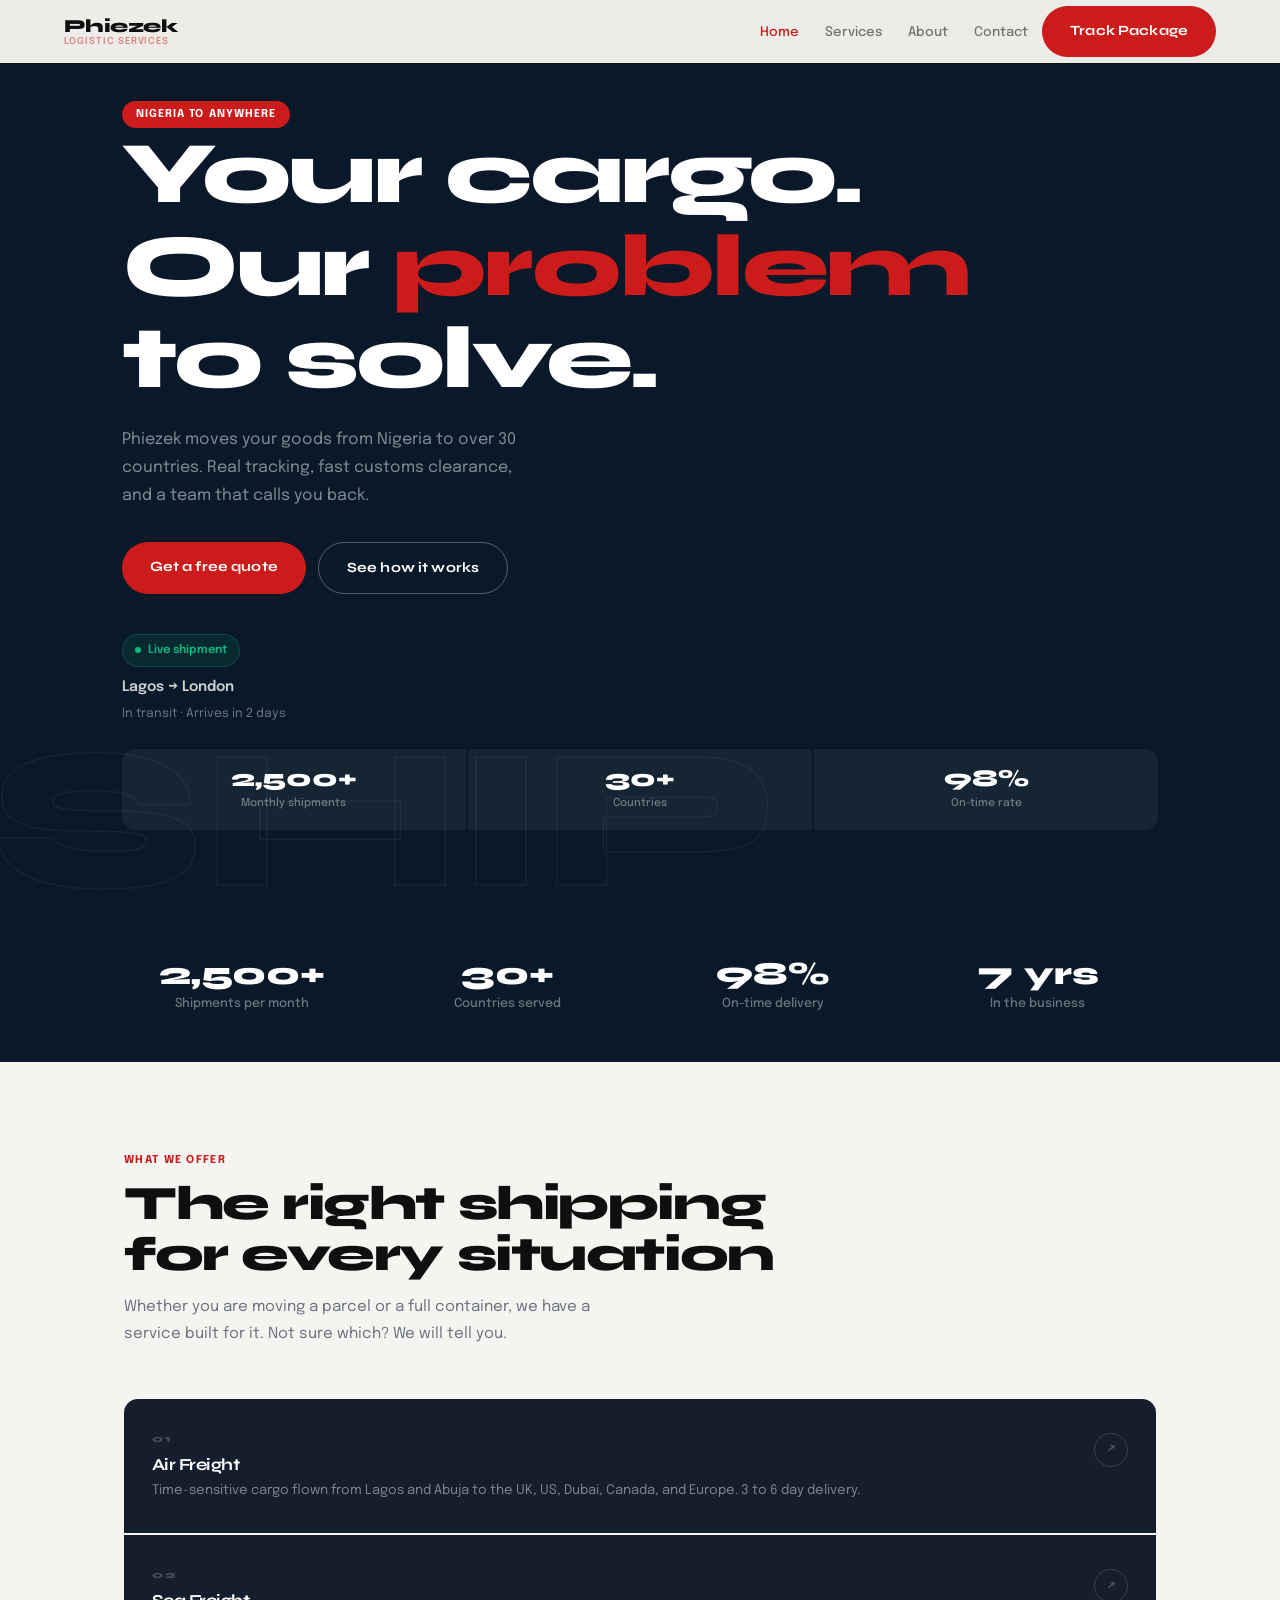
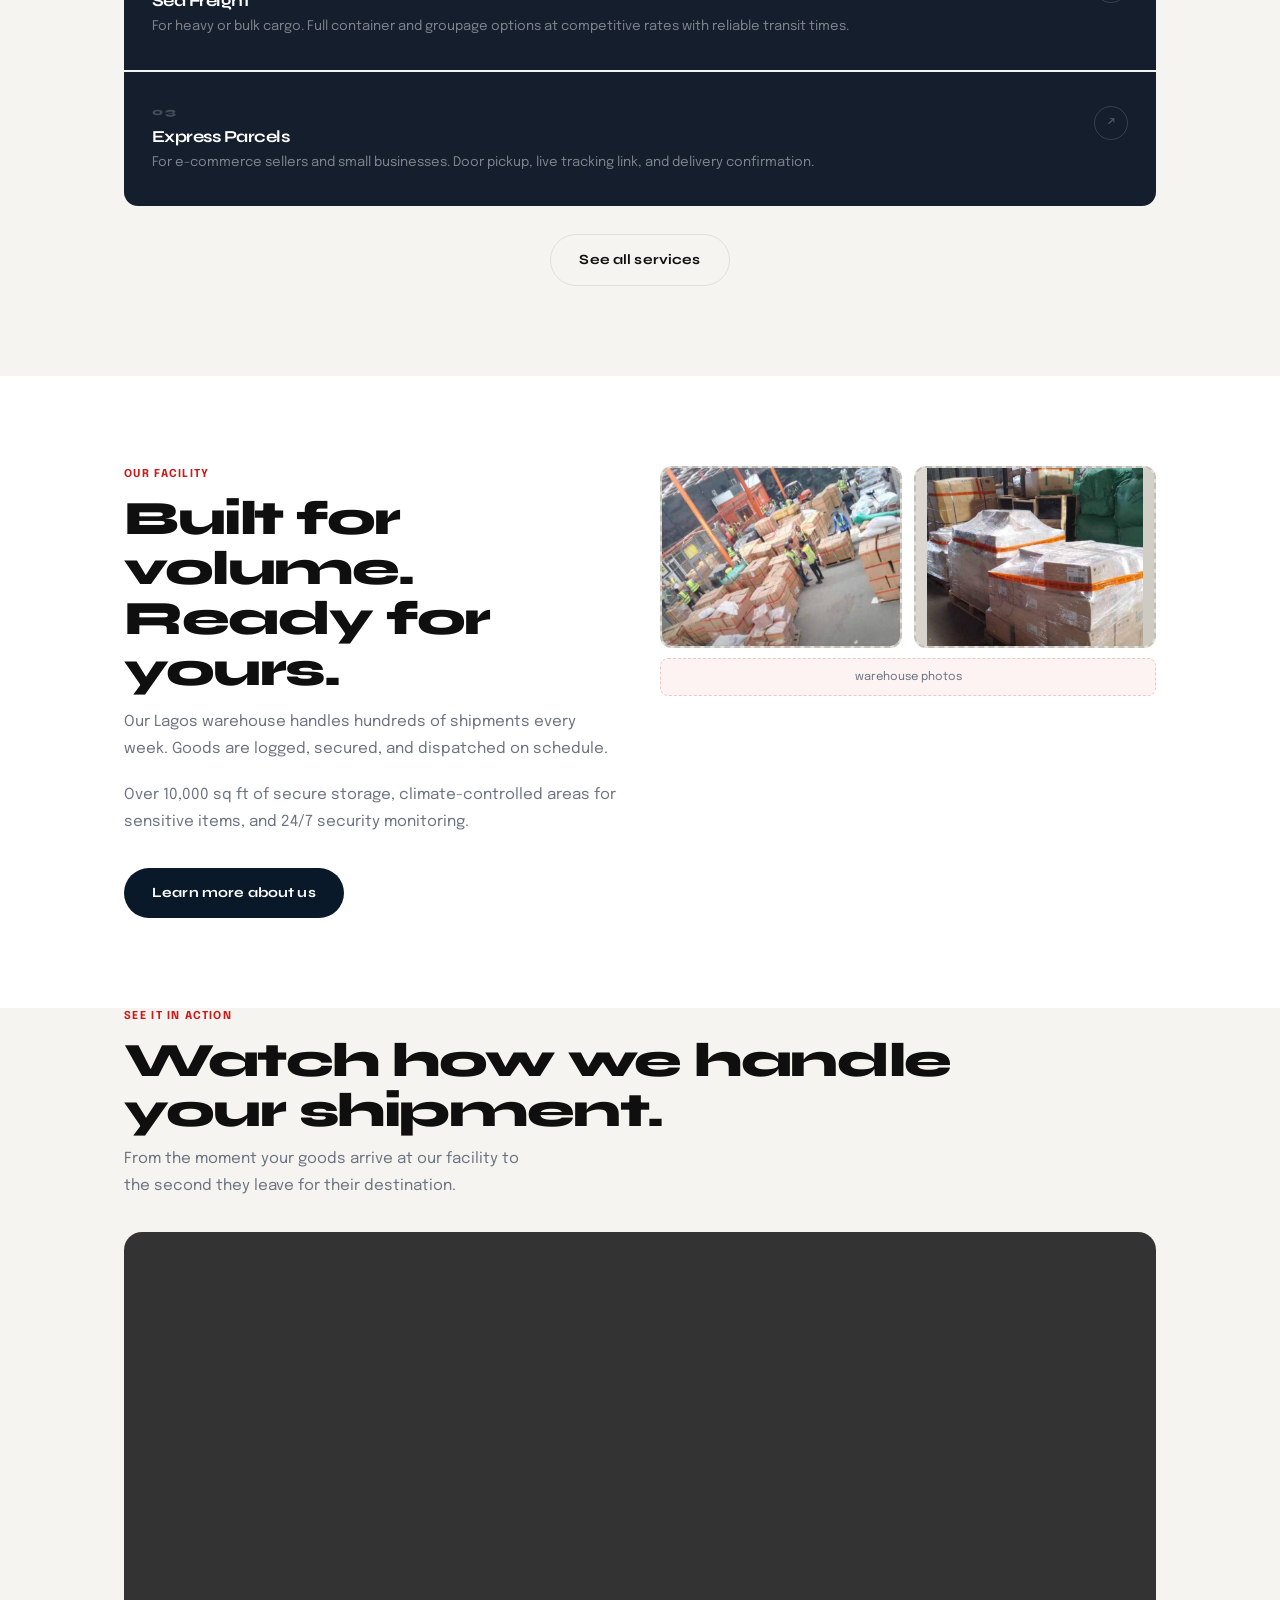
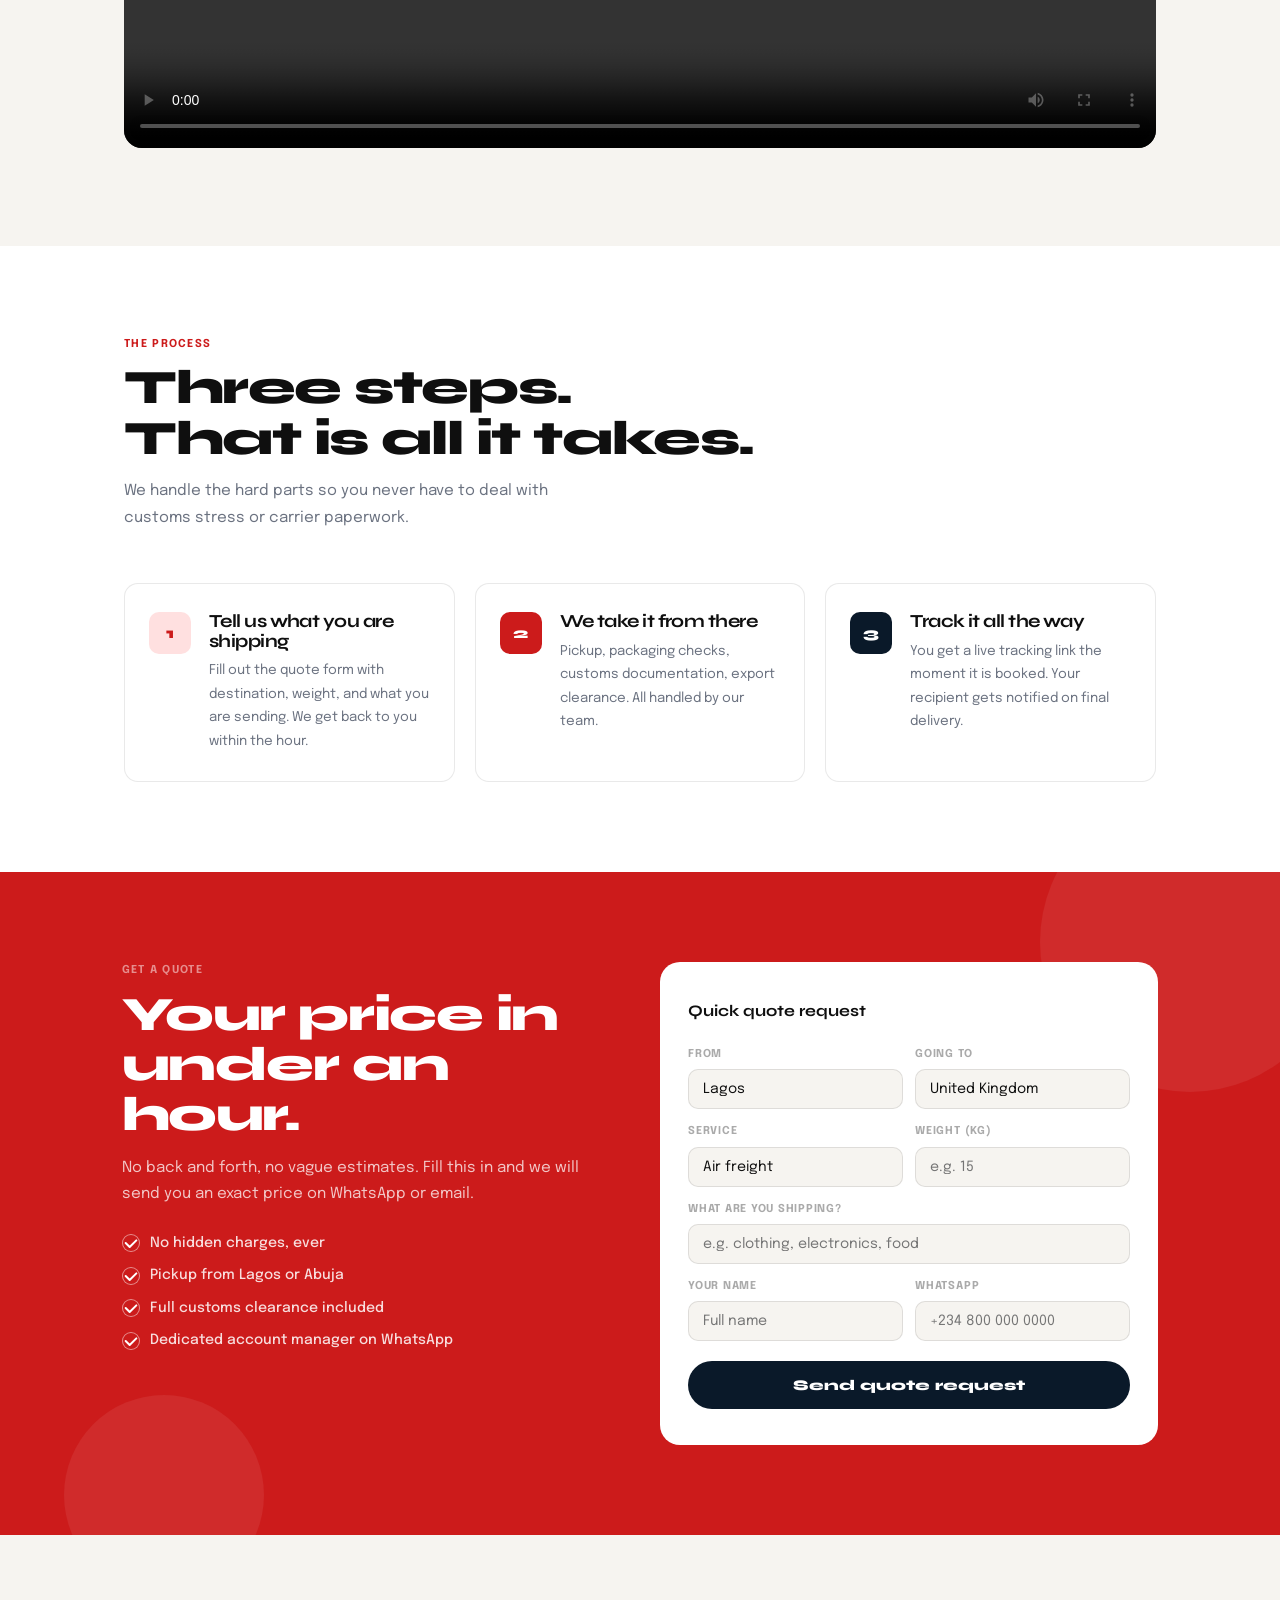
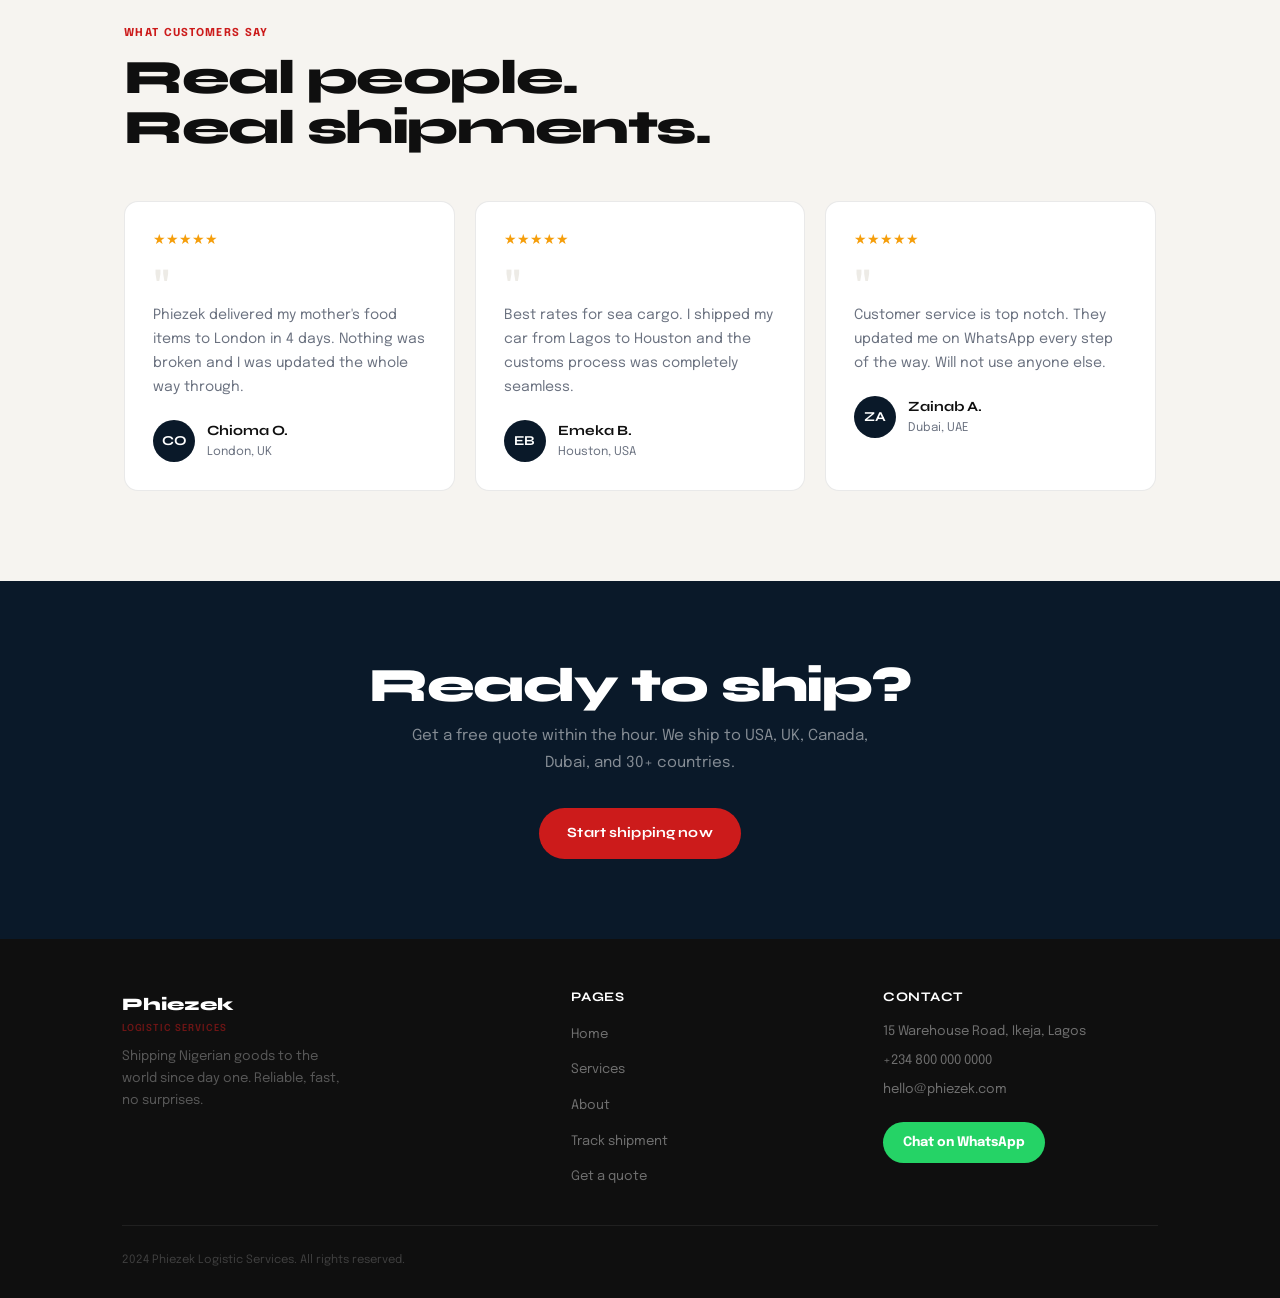
==== index.html @ d0eb031b "first commit" ====
<!DOCTYPE html>
<html lang="en">
<head>
<meta charset="UTF-8">
<meta name="viewport" content="width=device-width, initial-scale=1.0">
<title>Phiezek Logistics | Shipping From Nigeria to the World</title>
<link href="https://fonts.googleapis.com/css2?family=Syne:wght@700;800&family=Epilogue:wght@300;400;500;600&display=swap" rel="stylesheet">
<link rel="stylesheet" href="css/style.css">
</head>
<body>

<nav class="navbar">
  <a href="index.html" class="logo">Phiezek <span>Logistic Services</span></a>
  <div class="nav-right">
    <ul class="nav-links">
      <li><a href="index.html">Home</a></li>
      <li><a href="services.html">Services</a></li>
      <li><a href="about.html">About</a></li>
      <li><a href="contact.html">Contact</a></li>
    </ul>
    <a href="track.html" class="btn btn-red">Track Package</a>
    <button class="hamburger">&#9776;</button>
  </div>
</nav>

<!-- HERO -->
<header class="hero">
  <div class="hero-bg-word">SHIP</div>
  <div class="container">
    <div class="hero-content">
      <div class="hero-tag">Nigeria to anywhere</div>
      <h1>Your cargo.<br>Our <span class="accent">problem</span><br>to solve.</h1>
      <p class="hero-sub">Phiezek moves your goods from Nigeria to over 30 countries. Real tracking, fast customs clearance, and a team that calls you back.</p>
      <div class="hero-actions">
        <a href="contact.html" class="btn btn-red">Get a free quote</a>
        <a href="#how" class="btn btn-outline-white">See how it works</a>
      </div>
    </div>
    <div style="margin-top:40px;position:relative;z-index:1;">
      <div class="live-pill"><span class="live-dot"></span> Live shipment</div>
      <p style="color:rgba(255,255,255,.8);font-weight:600;font-size:.9rem;margin-bottom:3px;">Lagos &rarr; London</p>
      <p style="color:rgba(255,255,255,.4);font-size:.78rem;margin-bottom:24px;">In transit &middot; Arrives in 2 days</p>
      <div class="hero-stats">
        <div class="hstat"><div class="hstat-num">2,500+</div><div class="hstat-label">Monthly shipments</div></div>
        <div class="hstat"><div class="hstat-num">30+</div><div class="hstat-label">Countries</div></div>
        <div class="hstat"><div class="hstat-num">98%</div><div class="hstat-label">On-time rate</div></div>
      </div>
    </div>
  </div>
</header>

<!-- STATS BAR -->
<div class="stats-bar">
  <div class="container">
    <div class="stats-grid">
      <div><div class="stat-num">2,500+</div><div class="stat-label">Shipments per month</div></div>
      <div><div class="stat-num">30+</div><div class="stat-label">Countries served</div></div>
      <div><div class="stat-num">98%</div><div class="stat-label">On-time delivery</div></div>
      <div><div class="stat-num">7 yrs</div><div class="stat-label">In the business</div></div>
    </div>
  </div>
</div>

<!-- SERVICES -->
<section class="section-pad bg-off">
  <div class="container">
    <span class="eyebrow">What we offer</span>
    <h2>The right shipping<br>for every situation</h2>
    <p class="section-intro">Whether you are moving a parcel or a full container, we have a service built for it. Not sure which? We will tell you.</p>
    <div class="svc-stack reveal">
      <div class="svc">
        <div>
          <div class="svc-num">01</div>
          <h3>Air Freight</h3>
          <p>Time-sensitive cargo flown from Lagos and Abuja to the UK, US, Dubai, Canada, and Europe. 3 to 6 day delivery.</p>
        </div>
        <div class="svc-arrow">&#8599;</div>
      </div>
      <div class="svc">
        <div>
          <div class="svc-num">02</div>
          <h3>Sea Freight</h3>
          <p>For heavy or bulk cargo. Full container and groupage options at competitive rates with reliable transit times.</p>
        </div>
        <div class="svc-arrow">&#8599;</div>
      </div>
      <div class="svc">
        <div>
          <div class="svc-num">03</div>
          <h3>Express Parcels</h3>
          <p>For e-commerce sellers and small businesses. Door pickup, live tracking link, and delivery confirmation.</p>
        </div>
        <div class="svc-arrow">&#8599;</div>
      </div>
    </div>
    <div style="margin-top:28px;text-align:center;">
      <a href="services.html" class="btn btn-outline-ink">See all services</a>
    </div>
  </div>
</section>

<!-- FACILITY -->
<section class="section-pad bg-white">
  <div class="container">
    <div class="grid-2">
      <div>
        <span class="eyebrow">Our facility</span>
        <h2>Built for volume.<br>Ready for yours.</h2>
        <p style="margin-bottom:20px;">Our Lagos warehouse handles hundreds of shipments every week. Goods are logged, secured, and dispatched on schedule.</p>
        <p style="margin-bottom:32px;">Over 10,000 sq ft of secure storage, climate-controlled areas for sensitive items, and 24/7 security monitoring.</p>
        <a href="about.html" class="btn btn-navy">Learn more about us</a>
      </div>
      <div class="reveal">
        <div class="photo-grid">
          <div class="photo-ph">
            <div class="photo-ph-icon"><svg viewBox="0 0 24 24"><rect x="3" y="3" width="18" height="18" rx="2"/><circle cx="8.5" cy="8.5" r="1.5"/><polyline points="21 15 16 10 5 21"/></svg></div>
            <div class="photo-ph-label">
              <div style="width:100%; height:280px; border-radius:12px; overflow:hidden;">
                <img src="images/img 3.jpeg" alt="Phiezek warehouse" style="width:100%; height:100%; object-fit:cover; display:block;">
              </div>
            </div>
          </div>
          <div class="photo-ph">
            <div class="photo-ph-icon"><svg viewBox="0 0 24 24"><rect x="3" y="3" width="18" height="18" rx="2"/><circle cx="8.5" cy="8.5" r="1.5"/><polyline points="21 15 16 10 5 21"/></svg></div>
            <div class="photo-ph-label">
              <div style="width:100%; height:280px; border-radius:12px; overflow:hidden;">
               <img src="images/img 1.jpeg" alt="Phiezek warehouse" style="width:100%; height:100%; object-fit:cover; display:block;">
             </div>
            </div>
          </div>
        </div>
        <p class="replace-hint">warehouse photos</p>
      </div>
    </div>
  </div>
</section>

<!-- VIDEO -->
<section class="section-pad bg-off" style="padding-top:0;">
  <div class="container">
    <span class="eyebrow">See it in action</span>
    <h2 style="margin-bottom:10px;">Watch how we handle<br>your shipment.</h2>
    <p style="margin-bottom:32px;max-width:420px;">From the moment your goods arrive at our facility to the second they leave for their destination.</p>
   <video controls width="100%" style="border-radius:18px;">
  <source src="images/vid 1.mp4" type="video/mp4">
  </video>
  </div>
</section>

<!-- HOW IT WORKS -->
<section id="how" class="section-pad bg-white">
  <div class="container">
    <span class="eyebrow">The process</span>
    <h2>Three steps.<br>That is all it takes.</h2>
    <p class="section-intro">We handle the hard parts so you never have to deal with customs stress or carrier paperwork.</p>
    <div class="grid-3">
      <div class="step reveal">
        <div class="step-badge">1</div>
        <div>
          <h3>Tell us what you are shipping</h3>
          <p>Fill out the quote form with destination, weight, and what you are sending. We get back to you within the hour.</p>
        </div>
      </div>
      <div class="step reveal">
        <div class="step-badge">2</div>
        <div>
          <h3>We take it from there</h3>
          <p>Pickup, packaging checks, customs documentation, export clearance. All handled by our team.</p>
        </div>
      </div>
      <div class="step reveal">
        <div class="step-badge">3</div>
        <div>
          <h3>Track it all the way</h3>
          <p>You get a live tracking link the moment it is booked. Your recipient gets notified on final delivery.</p>
        </div>
      </div>
    </div>
  </div>
</section>

<!-- QUOTE -->
<section class="quote-section">
  <div class="quote-circle qc1"></div>
  <div class="quote-circle qc2"></div>
  <div class="container">
    <div class="grid-2">
      <div>
        <span class="eyebrow" style="color:rgba(255,255,255,.5);">Get a quote</span>
        <h2>Your price in under an hour.</h2>
        <p>No back and forth, no vague estimates. Fill this in and we will send you an exact price on WhatsApp or email.</p>
        <ul class="promise-list">
          <li>No hidden charges, ever</li>
          <li>Pickup from Lagos or Abuja</li>
          <li>Full customs clearance included</li>
          <li>Dedicated account manager on WhatsApp</li>
        </ul>
      </div>
      <div class="form-card reveal">
        <div class="form-title">Quick quote request</div>
        <form id="quoteForm">
          <div class="form-row">
            <div class="fg"><label>From</label><select><option>Lagos</option><option>Abuja</option><option>Port Harcourt</option><option>Kano</option></select></div>
            <div class="fg"><label>Going to</label><select><option>United Kingdom</option><option>United States</option><option>Canada</option><option>Germany</option><option>UAE / Dubai</option><option>China</option><option>Australia</option><option>Other</option></select></div>
          </div>
          <div class="form-row">
            <div class="fg"><label>Service</label><select><option>Air freight</option><option>Sea freight</option><option>Express parcel</option></select></div>
            <div class="fg"><label>Weight (kg)</label><input type="number" placeholder="e.g. 15"></div>
          </div>
          <div class="fg"><label>What are you shipping?</label><input type="text" placeholder="e.g. clothing, electronics, food"></div>
          <div class="form-row">
            <div class="fg"><label>Your name</label><input type="text" placeholder="Full name"></div>
            <div class="fg"><label>WhatsApp</label><input type="tel" placeholder="+234 800 000 0000"></div>
          </div>
          <button type="submit" class="form-submit">Send quote request</button>
        </form>
      </div>
    </div>
  </div>
</section>

<!-- TESTIMONIALS -->
<section class="section-pad bg-off">
  <div class="container">
    <span class="eyebrow">What customers say</span>
    <h2 style="margin-bottom:48px;">Real people.<br>Real shipments.</h2>
    <div class="grid-3">
      <div class="testi-card reveal">
        <div class="testi-stars">&#9733;&#9733;&#9733;&#9733;&#9733;</div>
        <div class="quote-mark">"</div>
        <p class="testi-text">Phiezek delivered my mother's food items to London in 4 days. Nothing was broken and I was updated the whole way through.</p>
        <div class="testi-author">
          <div class="testi-avatar">CO</div>
          <div><div class="testi-name">Chioma O.</div><div class="testi-role">London, UK</div></div>
        </div>
      </div>
      <div class="testi-card reveal">
        <div class="testi-stars">&#9733;&#9733;&#9733;&#9733;&#9733;</div>
        <div class="quote-mark">"</div>
        <p class="testi-text">Best rates for sea cargo. I shipped my car from Lagos to Houston and the customs process was completely seamless.</p>
        <div class="testi-author">
          <div class="testi-avatar">EB</div>
          <div><div class="testi-name">Emeka B.</div><div class="testi-role">Houston, USA</div></div>
        </div>
      </div>
      <div class="testi-card reveal">
        <div class="testi-stars">&#9733;&#9733;&#9733;&#9733;&#9733;</div>
        <div class="quote-mark">"</div>
        <p class="testi-text">Customer service is top notch. They updated me on WhatsApp every step of the way. Will not use anyone else.</p>
        <div class="testi-author">
          <div class="testi-avatar">ZA</div>
          <div><div class="testi-name">Zainab A.</div><div class="testi-role">Dubai, UAE</div></div>
        </div>
      </div>
    </div>
  </div>
</section>

<!-- CTA -->
<div class="cta-band">
  <div class="container">
    <h2>Ready to ship?</h2>
    <p>Get a free quote within the hour. We ship to USA, UK, Canada, Dubai, and 30+ countries.</p>
    <a href="contact.html" class="btn btn-red">Start shipping now</a>
  </div>
</div>

<!-- FOOTER -->
<footer>
  <div class="container">
    <div class="footer-top">
      <div>
        <a href="index.html" class="footer-logo">Phiezek <span>Logistic Services</span></a>
        <p class="desc">Shipping Nigerian goods to the world since day one. Reliable, fast, no surprises.</p>
      </div>
      <div class="footer-col">
        <h4>Pages</h4>
        <ul>
          <li><a href="index.html">Home</a></li>
          <li><a href="services.html">Services</a></li>
          <li><a href="about.html">About</a></li>
          <li><a href="track.html">Track shipment</a></li>
          <li><a href="contact.html">Get a quote</a></li>
        </ul>
      </div>
      <div class="footer-col">
        <h4>Contact</h4>
        <p>15 Warehouse Road, Ikeja, Lagos</p>
        <p>+234 800 000 0000</p>
        <p>hello@phiezek.com</p>
        <a href="https://wa.me/2348000000000" class="whatsapp-btn" style="margin-top:14px;">Chat on WhatsApp</a>
      </div>
    </div>
    <div class="footer-bottom">
      <p>2024 Phiezek Logistic Services. All rights reserved.</p>
    </div>
  </div>
</footer>

<script src="js/script.js"></script>
</body>
</html>
---- css/style.css ----
@import url('https://fonts.googleapis.com/css2?family=Syne:wght@700;800&family=Epilogue:wght@300;400;500;600&display=swap');

/* =========================================
   TOKENS
   ========================================= */
:root {
  --red: #CC1B1B;
  --red-dark: #A81515;
  --navy: #0A1929;
  --navy-mid: #112240;
  --white: #FFFFFF;
  --off: #F6F4F0;
  --ink: #0F0F0F;
  --muted: #6B7280;
  --border: rgba(15,15,15,.09);
  --success: #10B981;
  --radius: 14px;
  --shadow: 0 8px 32px -8px rgba(10,25,41,.12);
}

/* =========================================
   RESET & BASE
   ========================================= */
*, *::before, *::after { box-sizing: border-box; margin: 0; padding: 0; }
html { scroll-behavior: smooth; }
body { font-family: 'Epilogue', sans-serif; background: var(--off); color: var(--ink); overflow-x: hidden; line-height: 1.6; }

/* =========================================
   TYPOGRAPHY
   ========================================= */
h1, h2, h3, h4 { font-family: 'Syne', sans-serif; letter-spacing: -.03em; line-height: 1.05; }
h1 { font-size: clamp(2.8rem, 10vw, 5.5rem); font-weight: 800; }
h2 { font-size: clamp(1.9rem, 5vw, 3rem); font-weight: 800; margin-bottom: 14px; }
h3 { font-size: 1.15rem; font-weight: 700; margin-bottom: 8px; }
p { font-size: .95rem; color: var(--muted); line-height: 1.75; }
a { text-decoration: none; }

.accent { color: var(--red); }
.container { max-width: 1160px; margin: 0 auto; padding: 0 5%; width: 100%; }
.section-pad { padding: 90px 0; }
.bg-off { background: var(--off); }
.bg-navy { background: var(--navy); }
.bg-white { background: var(--white); }
.text-center { text-align: center; }

.eyebrow {
  font-size: .68rem; font-weight: 700; letter-spacing: .12em;
  text-transform: uppercase; color: var(--red); margin-bottom: 10px; display: block;
}

.section-intro {
  font-size: .95rem; color: var(--muted); line-height: 1.75;
  max-width: 480px; margin-bottom: 52px;
}

/* =========================================
   BUTTONS
   ========================================= */
.btn {
  display: inline-block; padding: 14px 28px; border-radius: 100px;
  font-family: 'Syne', sans-serif; font-size: .88rem; font-weight: 700;
  letter-spacing: .01em; transition: background .2s, transform .15s, color .2s;
  cursor: pointer; border: none;
}
.btn-red { background: var(--red); color: var(--white); }
.btn-red:hover { background: var(--red-dark); transform: translateY(-2px); }
.btn-navy { background: var(--navy); color: var(--white); }
.btn-navy:hover { background: var(--ink); transform: translateY(-2px); }
.btn-outline-white { border: 1.5px solid rgba(255,255,255,.3); color: var(--white); background: transparent; }
.btn-outline-white:hover { border-color: var(--white); background: rgba(255,255,255,.08); }
.btn-outline-ink { border: 1.5px solid var(--border); color: var(--ink); background: transparent; }
.btn-outline-ink:hover { border-color: var(--red); color: var(--red); }

/* =========================================
   NAVBAR
   ========================================= */
.navbar {
  position: fixed; top: 0; left: 0; right: 0; z-index: 100;
  height: 64px; padding: 0 5%;
  display: flex; align-items: center; justify-content: space-between;
  background: rgba(246,244,240,.97); backdrop-filter: blur(12px);
  border-bottom: 1.5px solid var(--ink);
}

.logo {
  font-family: 'Syne', sans-serif; font-weight: 800; font-size: 1.15rem;
  color: var(--ink); letter-spacing: -.03em; line-height: 1.1;
}
.logo span { color: var(--red); display: block; font-family: 'Epilogue', sans-serif; font-size: .6rem; font-weight: 600; letter-spacing: .1em; text-transform: uppercase; opacity: .5; }

.nav-right { display: flex; align-items: center; gap: 14px; }

.nav-links { display: none; gap: 26px; list-style: none; align-items: center; }
.nav-links a { font-size: .83rem; font-weight: 500; color: var(--ink); opacity: .55; transition: opacity .2s; }
.nav-links a:hover, .nav-links a.active { opacity: 1; color: var(--red); }

.hamburger { font-size: 1.4rem; cursor: pointer; color: var(--ink); background: none; border: none; }

/* Mobile menu open */
.nav-links.open {
  display: flex; flex-direction: column;
  position: fixed; top: 64px; left: 0; right: 0;
  background: var(--off); border-bottom: 1.5px solid var(--ink);
  padding: 24px 5%; gap: 20px; z-index: 99;
}

@media (min-width: 768px) {
  .nav-links { display: flex !important; flex-direction: row; position: static; background: none; border: none; padding: 0; }
  .hamburger { display: none; }
}

/* =========================================
   HERO
   ========================================= */
.hero {
  min-height: 100svh;
  background: var(--navy);
  padding: 100px 5% 80px;
  display: flex; flex-direction: column; justify-content: center;
  position: relative; overflow: hidden;
  gap: 36px;
}

.hero-bg-word {
  position: absolute; bottom: -10px; left: -8px;
  font-family: 'Syne', sans-serif;
  font-size: clamp(90px, 24vw, 200px);
  font-weight: 800; color: transparent;
  -webkit-text-stroke: 1.5px rgba(255,255,255,.05);
  pointer-events: none; line-height: 1; white-space: nowrap; z-index: 0;
}

.hero-tag {
  display: inline-block; background: var(--red); color: var(--white);
  font-size: .68rem; font-weight: 700; letter-spacing: .1em;
  text-transform: uppercase; padding: 5px 14px; border-radius: 100px;
  width: fit-content;
}

.hero-content { position: relative; z-index: 1; }

.hero h1 { color: var(--white); margin-bottom: 20px; }
.hero-sub { font-size: 1rem; color: rgba(255,255,255,.5); max-width: 420px; margin-bottom: 32px; }

.hero-actions { display: flex; flex-direction: column; gap: 12px; }

.live-pill {
  display: inline-flex; align-items: center; gap: 7px;
  background: rgba(16,185,129,.1); border: 1px solid rgba(16,185,129,.25);
  color: var(--success); font-size: .72rem; font-weight: 600;
  padding: 6px 12px; border-radius: 100px; width: fit-content; margin-bottom: 8px;
}
.live-dot { width: 6px; height: 6px; background: var(--success); border-radius: 50%; animation: blink 1.5s infinite; }
@keyframes blink { 0%,100%{opacity:1} 50%{opacity:.2} }

.hero-stats {
  display: grid; grid-template-columns: repeat(3, 1fr);
  gap: 2px; border-radius: 14px; overflow: hidden; position: relative; z-index: 1;
}
.hstat { background: rgba(255,255,255,.05); padding: 18px 12px; text-align: center; }
.hstat-num { font-family: 'Syne', sans-serif; font-size: 1.5rem; font-weight: 800; color: var(--white); line-height: 1; margin-bottom: 4px; }
.hstat-label { font-size: .68rem; color: rgba(255,255,255,.4); font-weight: 500; }

/* =========================================
   PAGE HEADER (inner pages)
   ========================================= */
.page-header {
  background: var(--navy);
  padding: 120px 5% 64px;
  position: relative; overflow: hidden;
}
.page-header::after {
  content: '';
  position: absolute; inset: 0;
  background: linear-gradient(135deg, rgba(204,27,27,.15) 0%, transparent 60%);
  pointer-events: none;
}
.page-header .hero-bg-word { font-size: clamp(60px, 18vw, 150px); bottom: -5px; }
.page-header h1 { color: var(--white); font-size: clamp(2.2rem, 7vw, 4rem); position: relative; z-index: 1; margin-bottom: 12px; }
.page-header p { color: rgba(255,255,255,.5); max-width: 500px; position: relative; z-index: 1; }

/* =========================================
   CARDS
   ========================================= */
.card {
  background: var(--white); border-radius: var(--radius);
  padding: 32px 28px; border: 1.5px solid var(--border);
  transition: transform .25s, border-color .25s, box-shadow .25s;
}
.card:hover { transform: translateY(-4px); border-color: rgba(204,27,27,.2); box-shadow: var(--shadow); }

/* =========================================
   GRIDS
   ========================================= */
.grid-2 { display: grid; grid-template-columns: 1fr; gap: 40px; }
.grid-3 { display: grid; grid-template-columns: 1fr; gap: 20px; }

@media (min-width: 640px) {
  .grid-3 { grid-template-columns: 1fr 1fr; }
}
@media (min-width: 900px) {
  .grid-2 { grid-template-columns: 1fr 1fr; }
  .grid-3 { grid-template-columns: repeat(3, 1fr); }
  .hero-actions { flex-direction: row; }
}

/* =========================================
   SERVICES STACK (dark)
   ========================================= */
.svc-stack { display: flex; flex-direction: column; gap: 2px; }

.svc {
  background: #141E2D; padding: 32px 28px;
  display: flex; align-items: flex-start; justify-content: space-between; gap: 16px;
  transition: background .25s; cursor: default;
}
.svc:first-child { border-radius: 14px 14px 0 0; }
.svc:last-child { border-radius: 0 0 14px 14px; }
.svc:only-child { border-radius: 14px; }
.svc:hover { background: var(--red); }

.svc-num { font-family: 'Syne', sans-serif; font-size: .65rem; font-weight: 800; color: rgba(255,255,255,.2); letter-spacing: .15em; margin-bottom: 8px; }
.svc h3 { color: var(--white); font-size: 1.05rem; margin-bottom: 6px; }
.svc p { font-size: .83rem; color: rgba(255,255,255,.45); line-height: 1.65; transition: color .25s; }
.svc:hover p { color: rgba(255,255,255,.8); }

.svc-arrow {
  width: 34px; height: 34px; border: 1.5px solid rgba(255,255,255,.15); border-radius: 50%;
  display: flex; align-items: center; justify-content: center;
  color: rgba(255,255,255,.3); font-size: .85rem; flex-shrink: 0; margin-top: 2px;
  transition: border-color .25s, color .25s, transform .25s;
}
.svc:hover .svc-arrow { border-color: var(--white); color: var(--white); transform: rotate(45deg); }

/* =========================================
   STEPS
   ========================================= */
.step {
  background: var(--white); border-radius: var(--radius);
  padding: 28px 24px; border: 1.5px solid var(--border);
  display: flex; gap: 18px; align-items: flex-start;
  transition: border-color .25s, transform .25s;
}
.step:hover { border-color: var(--red); transform: translateX(4px); }

.step-badge {
  width: 42px; height: 42px; border-radius: 10px; flex-shrink: 0;
  display: flex; align-items: center; justify-content: center;
  font-family: 'Syne', sans-serif; font-size: .95rem; font-weight: 800;
}
.step:nth-child(1) .step-badge { background: #FFE0E0; color: var(--red); }
.step:nth-child(2) .step-badge { background: var(--red); color: var(--white); }
.step:nth-child(3) .step-badge { background: var(--navy); color: var(--white); }

.step h3 { color: var(--ink); }
.step p { font-size: .84rem; }

/* =========================================
   PHOTO PLACEHOLDERS
   ========================================= */
.photo-grid { display: grid; grid-template-columns: 1fr 1fr; gap: 12px; margin-bottom: 10px; }

.photo-ph {
  aspect-ratio: 4/3; border-radius: 12px;
  background: #e2dfd8; border: 2px dashed rgba(15,15,15,.15);
  display: flex; flex-direction: column; align-items: center; justify-content: center;
  gap: 8px; position: relative; overflow: hidden;
}
.photo-ph::before { content: ''; position: absolute; inset: 0; background: linear-gradient(135deg, #dedad3 0%, #ccc9c1 100%); }
.photo-ph-icon { position: relative; z-index: 1; width: 40px; height: 40px; border-radius: 10px; background: rgba(255,255,255,.5); display: flex; align-items: center; justify-content: center; }
.photo-ph-icon svg { width: 20px; height: 20px; stroke: rgba(15,15,15,.35); fill: none; stroke-width: 1.5; stroke-linecap: round; }
.photo-ph-label { position: relative; z-index: 1; font-size: .72rem; font-weight: 600; color: rgba(15,15,15,.4); }

.replace-hint { font-size: .72rem; color: var(--muted); text-align: center; padding: 8px; background: rgba(204,27,27,.05); border-radius: 8px; border: 1px dashed rgba(204,27,27,.2); }

/* Video placeholder */
.video-ph {
  width: 100%; aspect-ratio: 16/9; border-radius: 18px;
  background: var(--navy); display: flex; flex-direction: column;
  align-items: center; justify-content: center; gap: 14px;
  border: 2px dashed rgba(255,255,255,.08); position: relative; overflow: hidden;
}
.video-ph::before { content: ''; position: absolute; inset: 0; background: linear-gradient(135deg, #142033 0%, #0a1929 100%); }
.play-btn {
  position: relative; z-index: 1; width: 60px; height: 60px; border-radius: 50%;
  background: var(--red); display: flex; align-items: center; justify-content: center;
  cursor: pointer; transition: transform .2s, background .2s;
}
.play-btn:hover { transform: scale(1.08); background: var(--red-dark); }
.play-btn svg { width: 22px; height: 22px; fill: var(--white); margin-left: 3px; }
.video-caption { position: relative; z-index: 1; font-size: .78rem; color: rgba(255,255,255,.3); font-weight: 500; letter-spacing: .04em; }

/* =========================================
   QUOTE FORM
   ========================================= */
.quote-section {
  background: var(--red); padding: 90px 5%;
  position: relative; overflow: hidden;
}
.quote-circle { position: absolute; border-radius: 50%; background: rgba(255,255,255,.07); pointer-events: none; }
.qc1 { width: 300px; height: 300px; top: -80px; right: -60px; }
.qc2 { width: 200px; height: 200px; bottom: -60px; left: 5%; }

.quote-section h2 { color: var(--white); }
.quote-section p { color: rgba(255,255,255,.75); }

.promise-list { list-style: none; display: flex; flex-direction: column; gap: 10px; margin: 24px 0 36px; }
.promise-list li { display: flex; align-items: center; gap: 10px; font-size: .88rem; font-weight: 500; color: rgba(255,255,255,.85); }
.promise-list li::before {
  content: ''; width: 18px; height: 18px; border-radius: 50%; flex-shrink: 0;
  border: 1.5px solid rgba(255,255,255,.5);
  background-image: url("data:image/svg+xml,%3Csvg xmlns='http://www.w3.org/2000/svg' viewBox='0 0 12 12'%3E%3Cpath d='M2 6l3 3 5-5' stroke='white' stroke-width='1.5' fill='none' stroke-linecap='round' stroke-linejoin='round'/%3E%3C/svg%3E");
  background-repeat: no-repeat; background-position: center;
}

.form-card { background: var(--white); border-radius: 20px; padding: 36px 28px; position: relative; z-index: 1; }
.form-title { font-family: 'Syne', sans-serif; font-size: 1rem; font-weight: 700; color: var(--ink); margin-bottom: 22px; }

.fg { margin-bottom: 14px; }
.fg label { display: block; font-size: .68rem; font-weight: 700; color: #aaa; letter-spacing: .07em; text-transform: uppercase; margin-bottom: 6px; }
.fg input, .fg select, .fg textarea {
  width: 100%; padding: 12px 14px;
  border: 1.5px solid rgba(15,15,15,.1); border-radius: 10px;
  font-family: 'Epilogue', sans-serif; font-size: .88rem; color: var(--ink);
  background: var(--off); outline: none; transition: border-color .2s;
  -webkit-appearance: none; resize: none;
}
.fg input:focus, .fg select:focus, .fg textarea:focus { border-color: var(--red); background: var(--white); }

.form-row { display: grid; grid-template-columns: 1fr 1fr; gap: 12px; }

.form-submit {
  width: 100%; margin-top: 6px; padding: 15px;
  background: var(--navy); color: var(--white); border: none;
  border-radius: 100px; font-family: 'Syne', sans-serif;
  font-size: .92rem; font-weight: 800; cursor: pointer;
  transition: background .2s, transform .15s;
}
.form-submit:hover { background: var(--red); transform: scale(1.01); }

/* =========================================
   STATS BAR
   ========================================= */
.stats-bar { background: var(--navy); padding: 48px 5%; }
.stats-grid { display: grid; grid-template-columns: repeat(2, 1fr); gap: 24px; text-align: center; }
.stat-num { font-family: 'Syne', sans-serif; font-size: 2rem; font-weight: 800; color: var(--white); line-height: 1; margin-bottom: 4px; }
.stat-label { font-size: .78rem; color: rgba(255,255,255,.4); font-weight: 500; }

@media (min-width: 640px) { .stats-grid { grid-template-columns: repeat(4, 1fr); } }

/* =========================================
   TESTIMONIALS
   ========================================= */
.testi-card { background: var(--white); border-radius: var(--radius); padding: 28px; border: 1.5px solid var(--border); }
.testi-stars { color: #F59E0B; font-size: .85rem; margin-bottom: 8px; }
.quote-mark { font-family: 'Syne', sans-serif; font-size: 3.5rem; color: #EDEBE6; line-height: 1; margin-bottom: -12px; }
.testi-text { font-size: .88rem; color: var(--muted); line-height: 1.7; margin-bottom: 20px; }
.testi-author { display: flex; align-items: center; gap: 12px; }
.testi-avatar { width: 42px; height: 42px; background: var(--navy); border-radius: 50%; display: flex; align-items: center; justify-content: center; color: var(--white); font-family: 'Syne', sans-serif; font-weight: 700; font-size: .85rem; flex-shrink: 0; }
.testi-name { font-family: 'Syne', sans-serif; font-weight: 700; font-size: .88rem; color: var(--ink); }
.testi-role { font-size: .75rem; color: var(--muted); }

/* =========================================
   TRACK PAGE
   ========================================= */
.track-box { background: var(--white); border-radius: var(--radius); padding: 36px 28px; border: 1.5px solid var(--border); max-width: 600px; margin: 0 auto; }
.track-input-row { display: flex; gap: 0; border: 1.5px solid var(--border); border-radius: 100px; overflow: hidden; margin-bottom: 10px; }
.track-input-row input { flex: 1; padding: 14px 20px; border: none; background: var(--off); font-family: 'Epilogue', sans-serif; font-size: .9rem; color: var(--ink); outline: none; }
.track-input-row button { padding: 0 24px; background: var(--red); color: var(--white); border: none; font-family: 'Syne', sans-serif; font-size: .85rem; font-weight: 700; cursor: pointer; transition: background .2s; white-space: nowrap; }
.track-input-row button:hover { background: var(--red-dark); }

.track-result { display: none; margin-top: 28px; }
.track-result.active { display: block; }

.status-step { display: flex; gap: 14px; padding: 18px 0; border-bottom: 1px solid #F0EDE8; }
.status-step:last-child { border-bottom: none; }
.status-icon { width: 38px; height: 38px; border-radius: 50%; display: flex; align-items: center; justify-content: center; font-size: .85rem; flex-shrink: 0; }
.status-icon.done { background: var(--success); color: var(--white); }
.status-icon.active-step { background: var(--red); color: var(--white); }
.status-icon.pending { background: #E5E7EB; color: #9CA3AF; }
.status-info h4 { font-family: 'Syne', sans-serif; font-size: .92rem; color: var(--ink); margin-bottom: 3px; }
.status-info p { font-size: .82rem; margin-bottom: 2px; }
.status-info span { font-size: .75rem; color: var(--muted); }

/* =========================================
   ABOUT — VALUES & CERTS
   ========================================= */
.value-card { background: var(--white); border-radius: var(--radius); padding: 32px 24px; border: 1.5px solid var(--border); transition: transform .25s, border-color .25s; }
.value-card:hover { transform: translateY(-4px); border-color: rgba(204,27,27,.2); }
.value-icon { width: 46px; height: 46px; background: #FFE0E0; border-radius: 10px; display: flex; align-items: center; justify-content: center; margin-bottom: 18px; font-family: 'Syne', sans-serif; font-size: 1.1rem; font-weight: 800; color: var(--red); }
.value-card h3 { color: var(--ink); margin-bottom: 8px; }

.cert-item { display: flex; align-items: flex-start; gap: 14px; padding: 18px 0; border-bottom: 1px solid var(--border); }
.cert-item:last-child { border-bottom: none; }
.cert-check { width: 24px; height: 24px; background: #D1FAE5; border-radius: 50%; display: flex; align-items: center; justify-content: center; flex-shrink: 0; color: var(--success); font-size: .75rem; margin-top: 1px; }
.cert-item h4 { font-family: 'Syne', sans-serif; font-size: .92rem; color: var(--ink); margin-bottom: 3px; }
.cert-item p { font-size: .82rem; }

/* =========================================
   CONTACT — INFO ITEMS
   ========================================= */
.contact-item { display: flex; align-items: flex-start; gap: 16px; padding: 20px 0; border-bottom: 1px solid var(--border); }
.contact-item:last-child { border-bottom: none; }
.contact-icon { width: 42px; height: 42px; background: #FFE0E0; border-radius: 10px; display: flex; align-items: center; justify-content: center; flex-shrink: 0; color: var(--red); font-size: 1.1rem; }
.contact-item h4 { font-family: 'Syne', sans-serif; font-size: .92rem; color: var(--ink); margin-bottom: 4px; }
.contact-item p { font-size: .85rem; margin: 0; }

/* FAQ */
.faq-item { border-bottom: 1.5px solid var(--border); padding: 20px 0; cursor: pointer; }
.faq-item:last-child { border-bottom: none; }
.faq-q { display: flex; justify-content: space-between; align-items: center; font-family: 'Syne', sans-serif; font-size: .95rem; font-weight: 700; color: var(--ink); }
.faq-q .toggle { font-size: 1.2rem; color: var(--red); transition: transform .2s; }
.faq-a { display: none; padding-top: 12px; font-size: .88rem; }
.faq-item.open .faq-a { display: block; }
.faq-item.open .toggle { transform: rotate(45deg); }

/* =========================================
   CTA BAND
   ========================================= */
.cta-band { background: var(--navy); padding: 80px 5%; text-align: center; }
.cta-band h2 { color: var(--white); margin-bottom: 12px; }
.cta-band p { color: rgba(255,255,255,.5); max-width: 500px; margin: 0 auto 32px; }

/* =========================================
   FOOTER
   ========================================= */
footer { background: var(--ink); padding: 52px 5% 28px; }
.footer-top { display: grid; grid-template-columns: 1fr; gap: 36px; padding-bottom: 36px; border-bottom: 1px solid rgba(255,255,255,.07); margin-bottom: 24px; }
.footer-logo { font-family: 'Syne', sans-serif; font-size: 1.1rem; font-weight: 800; color: var(--white); }
.footer-logo span { color: var(--red); display: block; font-family: 'Epilogue', sans-serif; font-size: .6rem; font-weight: 600; letter-spacing: .1em; text-transform: uppercase; opacity: .5; margin-top: 2px; }
footer .desc { color: rgba(255,255,255,.3); font-size: .82rem; line-height: 1.65; margin-top: 10px; max-width: 220px; }
.footer-col h4 { font-family: 'Syne', sans-serif; font-size: .82rem; font-weight: 700; color: var(--white); letter-spacing: .06em; text-transform: uppercase; margin-bottom: 16px; }
.footer-col ul { list-style: none; display: flex; flex-direction: column; gap: 10px; }
.footer-col ul a { color: rgba(255,255,255,.4); font-size: .82rem; transition: color .2s; }
.footer-col ul a:hover { color: var(--red); }
.footer-col p { color: rgba(255,255,255,.4); font-size: .82rem; margin-bottom: 6px; }
.footer-bottom { display: flex; justify-content: space-between; align-items: center; flex-wrap: wrap; gap: 12px; }
.footer-bottom p { font-size: .72rem; color: rgba(255,255,255,.2); }
.whatsapp-btn { background: #25D366; color: var(--white); padding: 10px 20px; border-radius: 100px; font-size: .82rem; font-weight: 700; transition: opacity .2s; display: inline-block; }
.whatsapp-btn:hover { opacity: .85; }

@media (min-width: 640px) { .footer-top { grid-template-columns: 1.5fr 1fr 1fr; } }

/* =========================================
   REVEAL ANIMATIONS
   ========================================= */
.reveal { opacity: 0; transform: translateY(22px); transition: opacity .65s ease, transform .65s ease; }
.reveal.on { opacity: 1; transform: translateY(0); }
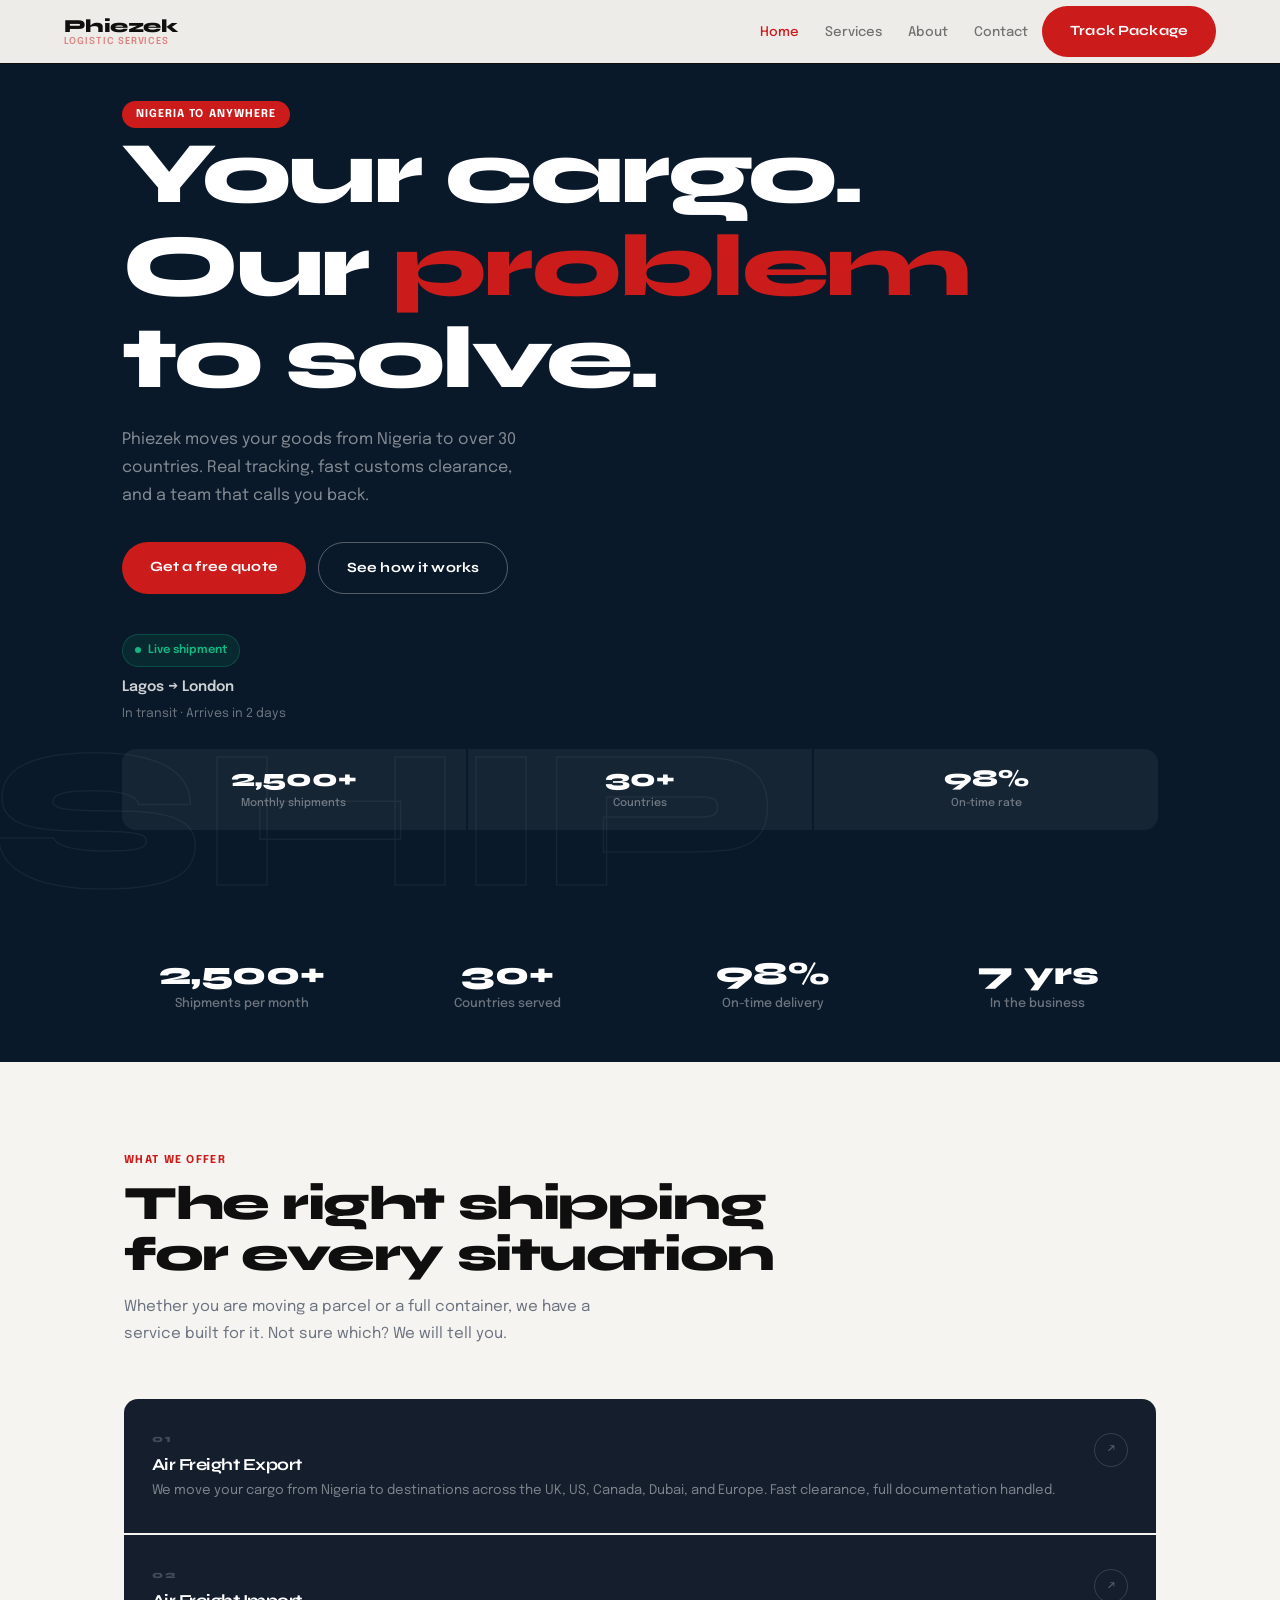
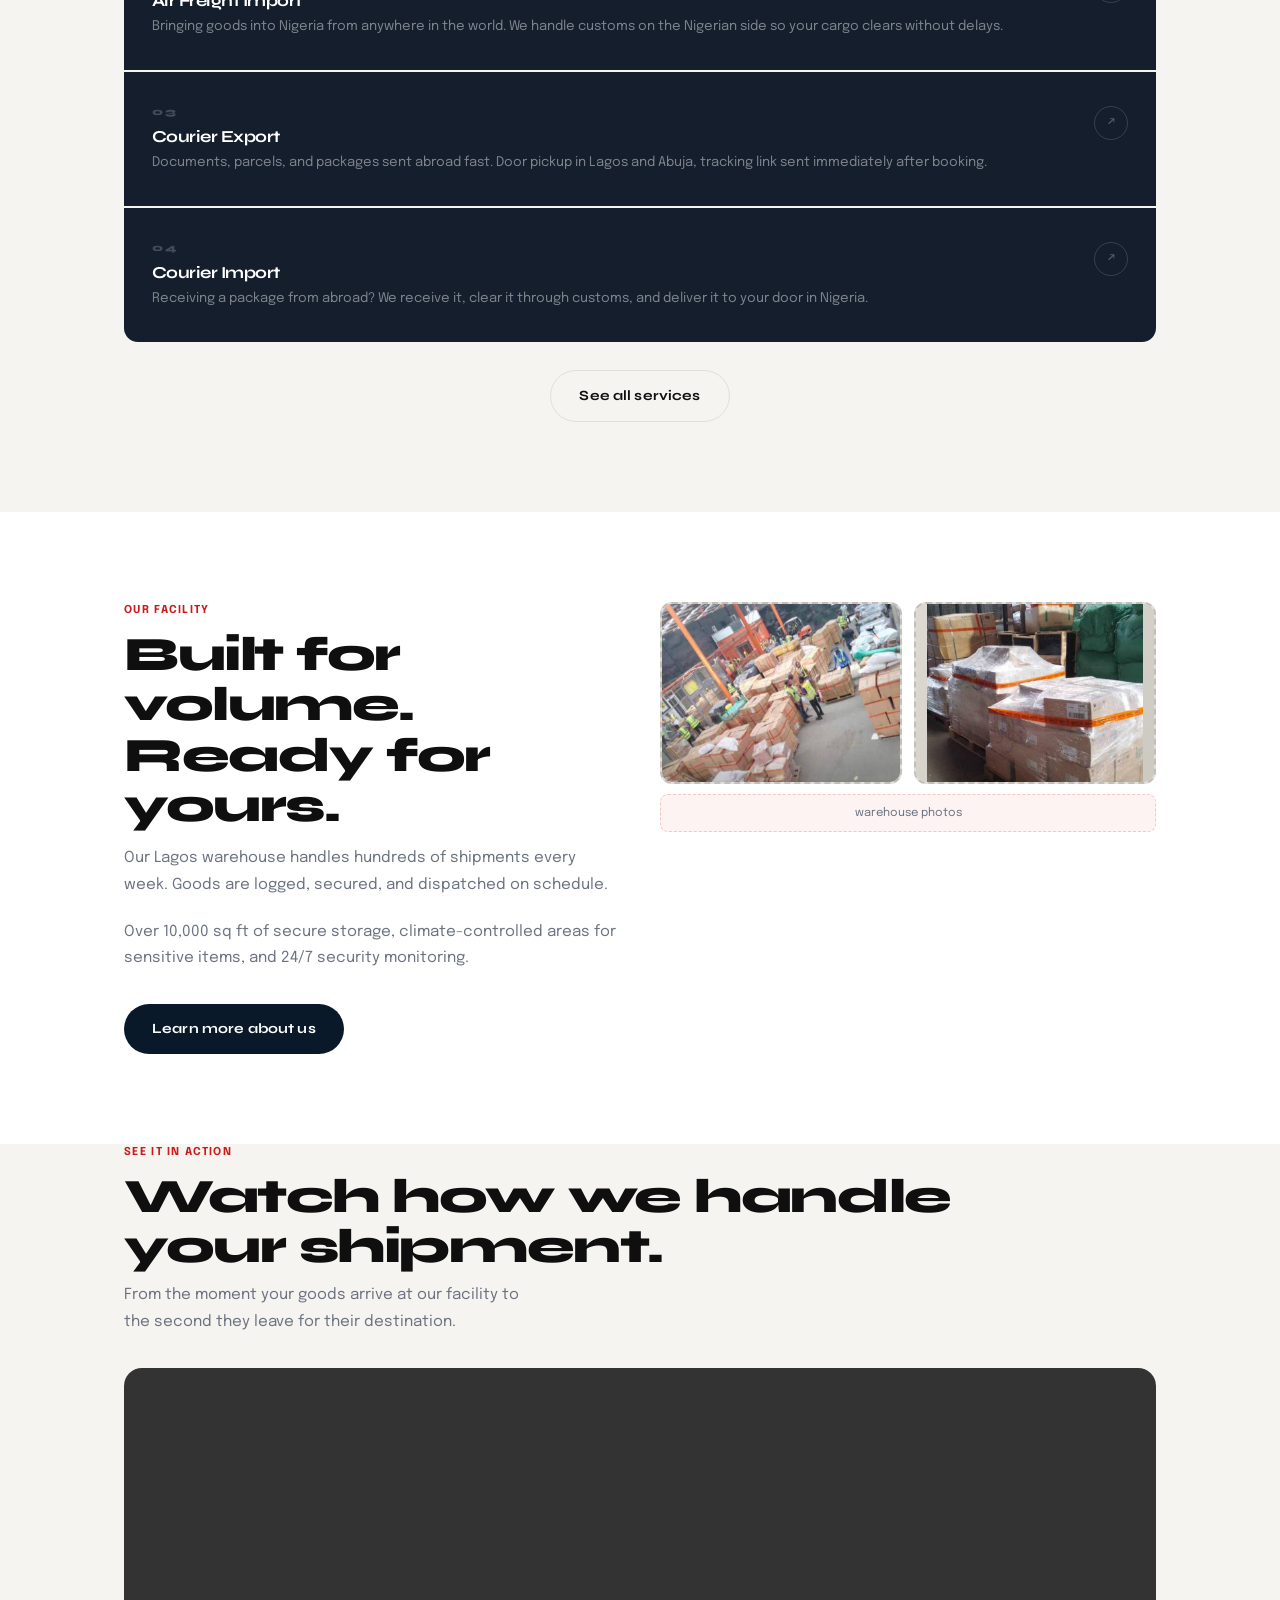
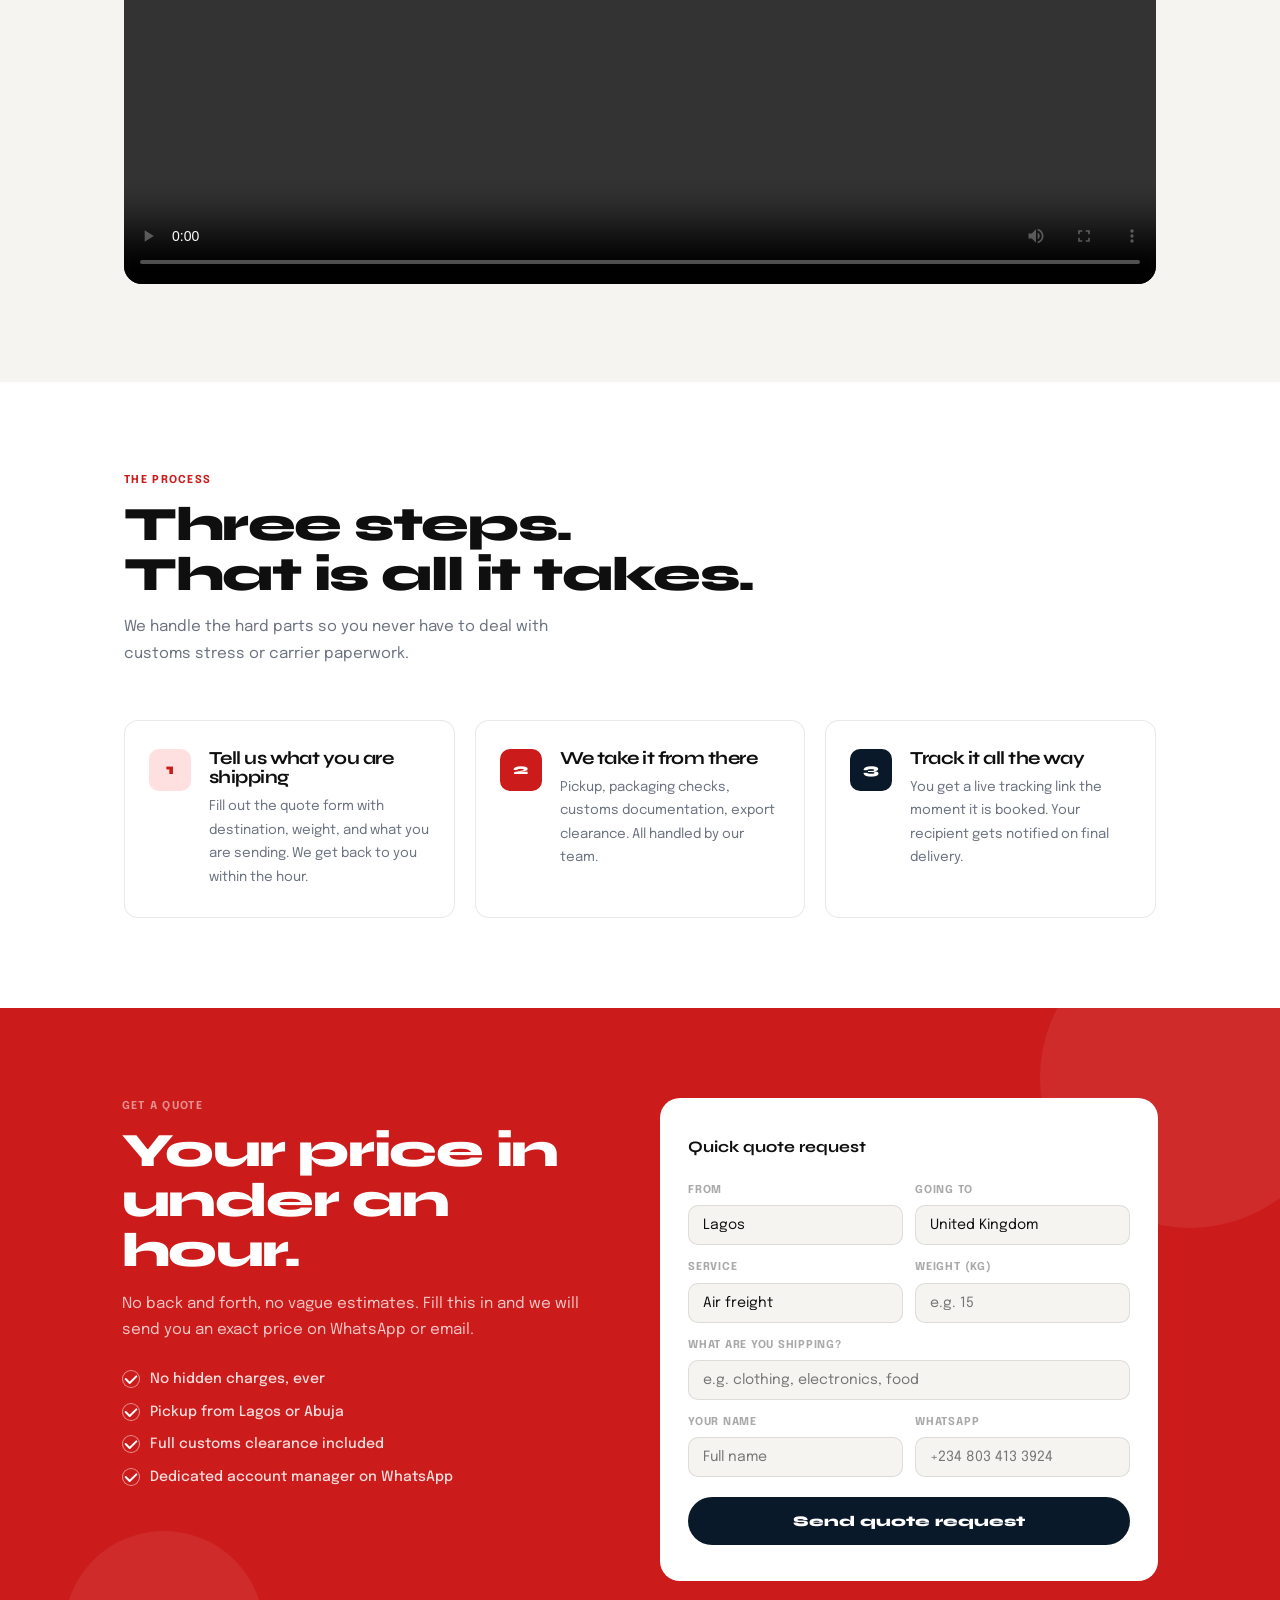
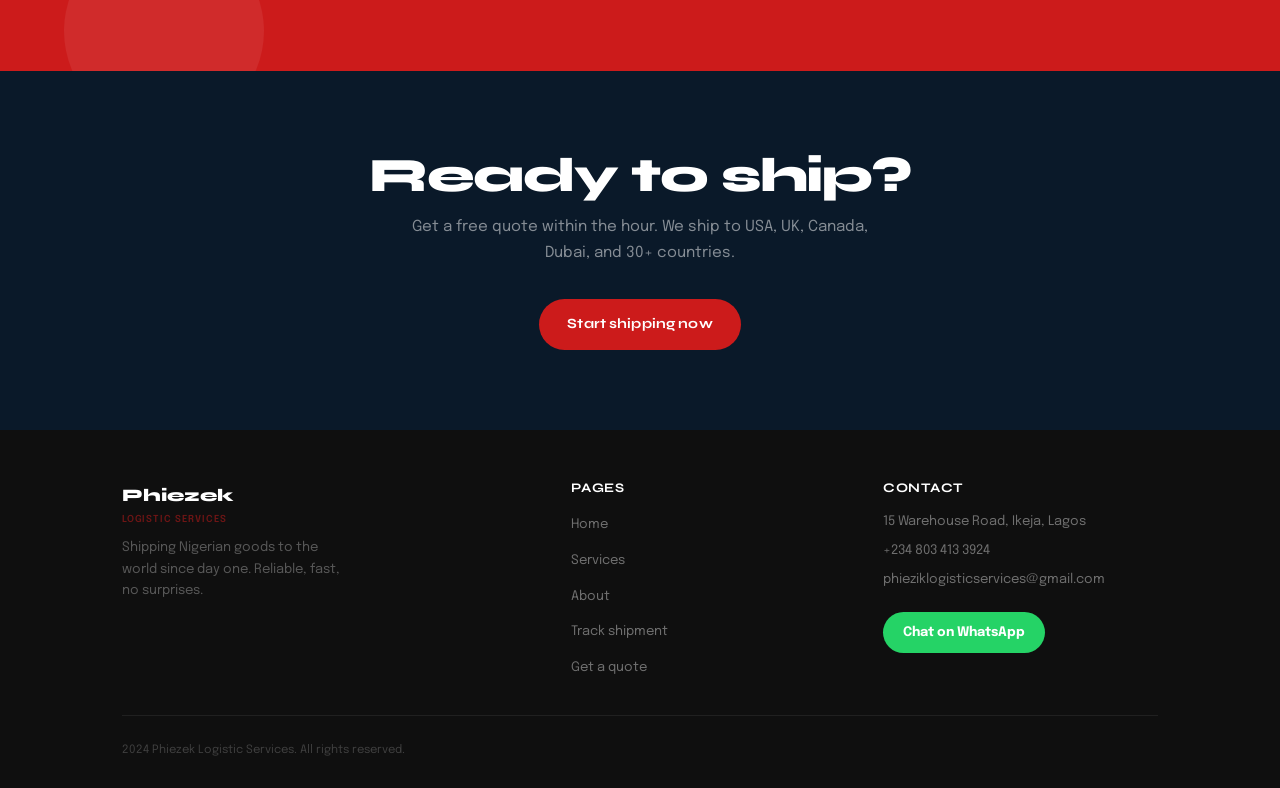
==== commit d2323459: "updated services, removed sea freight and testimonials, fixed tracking" ====
--- a/index.html
+++ b/index.html
@@ -68,30 +68,40 @@
     <h2>The right shipping<br>for every situation</h2>
     <p class="section-intro">Whether you are moving a parcel or a full container, we have a service built for it. Not sure which? We will tell you.</p>
     <div class="svc-stack reveal">
+      
+      
+     <div class="svc">
+        <div>
+          <div class="svc-num">01</div>
+          <h3>Air Freight Export</h3>
+          <p>We move your cargo from Nigeria to destinations across the UK, US, Canada, Dubai, and Europe. Fast clearance, full documentation handled.</p>
+        </div>
+        <div class="svc-arrow">&#8599;</div>
+      </div>
       <div class="svc">
         <div>
-          <div class="svc-num">01</div>
-          <h3>Air Freight</h3>
-          <p>Time-sensitive cargo flown from Lagos and Abuja to the UK, US, Dubai, Canada, and Europe. 3 to 6 day delivery.</p>
+          <div class="svc-num">02</div>
+          <h3>Air Freight Import</h3>
+          <p>Bringing goods into Nigeria from anywhere in the world. We handle customs on the Nigerian side so your cargo clears without delays.</p>
         </div>
         <div class="svc-arrow">&#8599;</div>
       </div>
       <div class="svc">
         <div>
-          <div class="svc-num">02</div>
-          <h3>Sea Freight</h3>
-          <p>For heavy or bulk cargo. Full container and groupage options at competitive rates with reliable transit times.</p>
+          <div class="svc-num">03</div>
+          <h3>Courier Export</h3>
+          <p>Documents, parcels, and packages sent abroad fast. Door pickup in Lagos and Abuja, tracking link sent immediately after booking.</p>
         </div>
         <div class="svc-arrow">&#8599;</div>
       </div>
       <div class="svc">
         <div>
-          <div class="svc-num">03</div>
-          <h3>Express Parcels</h3>
-          <p>For e-commerce sellers and small businesses. Door pickup, live tracking link, and delivery confirmation.</p>
-        </div>
-        <div class="svc-arrow">&#8599;</div>
-      </div>
+    <div class="svc-num">04</div>
+    <h3>Courier Import</h3>
+    <p>Receiving a package from abroad? We receive it, clear it through customs, and deliver it to your door in Nigeria.</p>
+  </div>
+  <div class="svc-arrow">&#8599;</div>
+</div>
     </div>
     <div style="margin-top:28px;text-align:center;">
       <a href="services.html" class="btn btn-outline-ink">See all services</a>
@@ -204,13 +214,16 @@
             <div class="fg"><label>Going to</label><select><option>United Kingdom</option><option>United States</option><option>Canada</option><option>Germany</option><option>UAE / Dubai</option><option>China</option><option>Australia</option><option>Other</option></select></div>
           </div>
           <div class="form-row">
-            <div class="fg"><label>Service</label><select><option>Air freight</option><option>Sea freight</option><option>Express parcel</option></select></div>
+            <div class="fg"><label>Service</label><select><option>Air freight</option>
+              <option>Sea freight</option>
+              <option>Express parcel</option>
+            </select></div>
             <div class="fg"><label>Weight (kg)</label><input type="number" placeholder="e.g. 15"></div>
           </div>
           <div class="fg"><label>What are you shipping?</label><input type="text" placeholder="e.g. clothing, electronics, food"></div>
           <div class="form-row">
             <div class="fg"><label>Your name</label><input type="text" placeholder="Full name"></div>
-            <div class="fg"><label>WhatsApp</label><input type="tel" placeholder="+234 800 000 0000"></div>
+            <div class="fg"><label>WhatsApp</label><input type="tel" placeholder="+234 803 413 3924"></div>
           </div>
           <button type="submit" class="form-submit">Send quote request</button>
         </form>
@@ -219,7 +232,7 @@
   </div>
 </section>
 
-<!-- TESTIMONIALS -->
+<!-- TESTIMONIALS
 <section class="section-pad bg-off">
   <div class="container">
     <span class="eyebrow">What customers say</span>
@@ -254,7 +267,7 @@
       </div>
     </div>
   </div>
-</section>
+</section> -->
 
 <!-- CTA -->
 <div class="cta-band">
@@ -286,9 +299,9 @@
       <div class="footer-col">
         <h4>Contact</h4>
         <p>15 Warehouse Road, Ikeja, Lagos</p>
-        <p>+234 800 000 0000</p>
-        <p>hello@phiezek.com</p>
-        <a href="https://wa.me/2348000000000" class="whatsapp-btn" style="margin-top:14px;">Chat on WhatsApp</a>
+        <p>+234 803 413 3924</p>
+        <p>phieziklogisticservices@gmail.com</p>
+        <a href="https://wa.me/2349027513181" class="whatsapp-btn" style="margin-top:14px;">Chat on WhatsApp</a>
       </div>
     </div>
     <div class="footer-bottom">
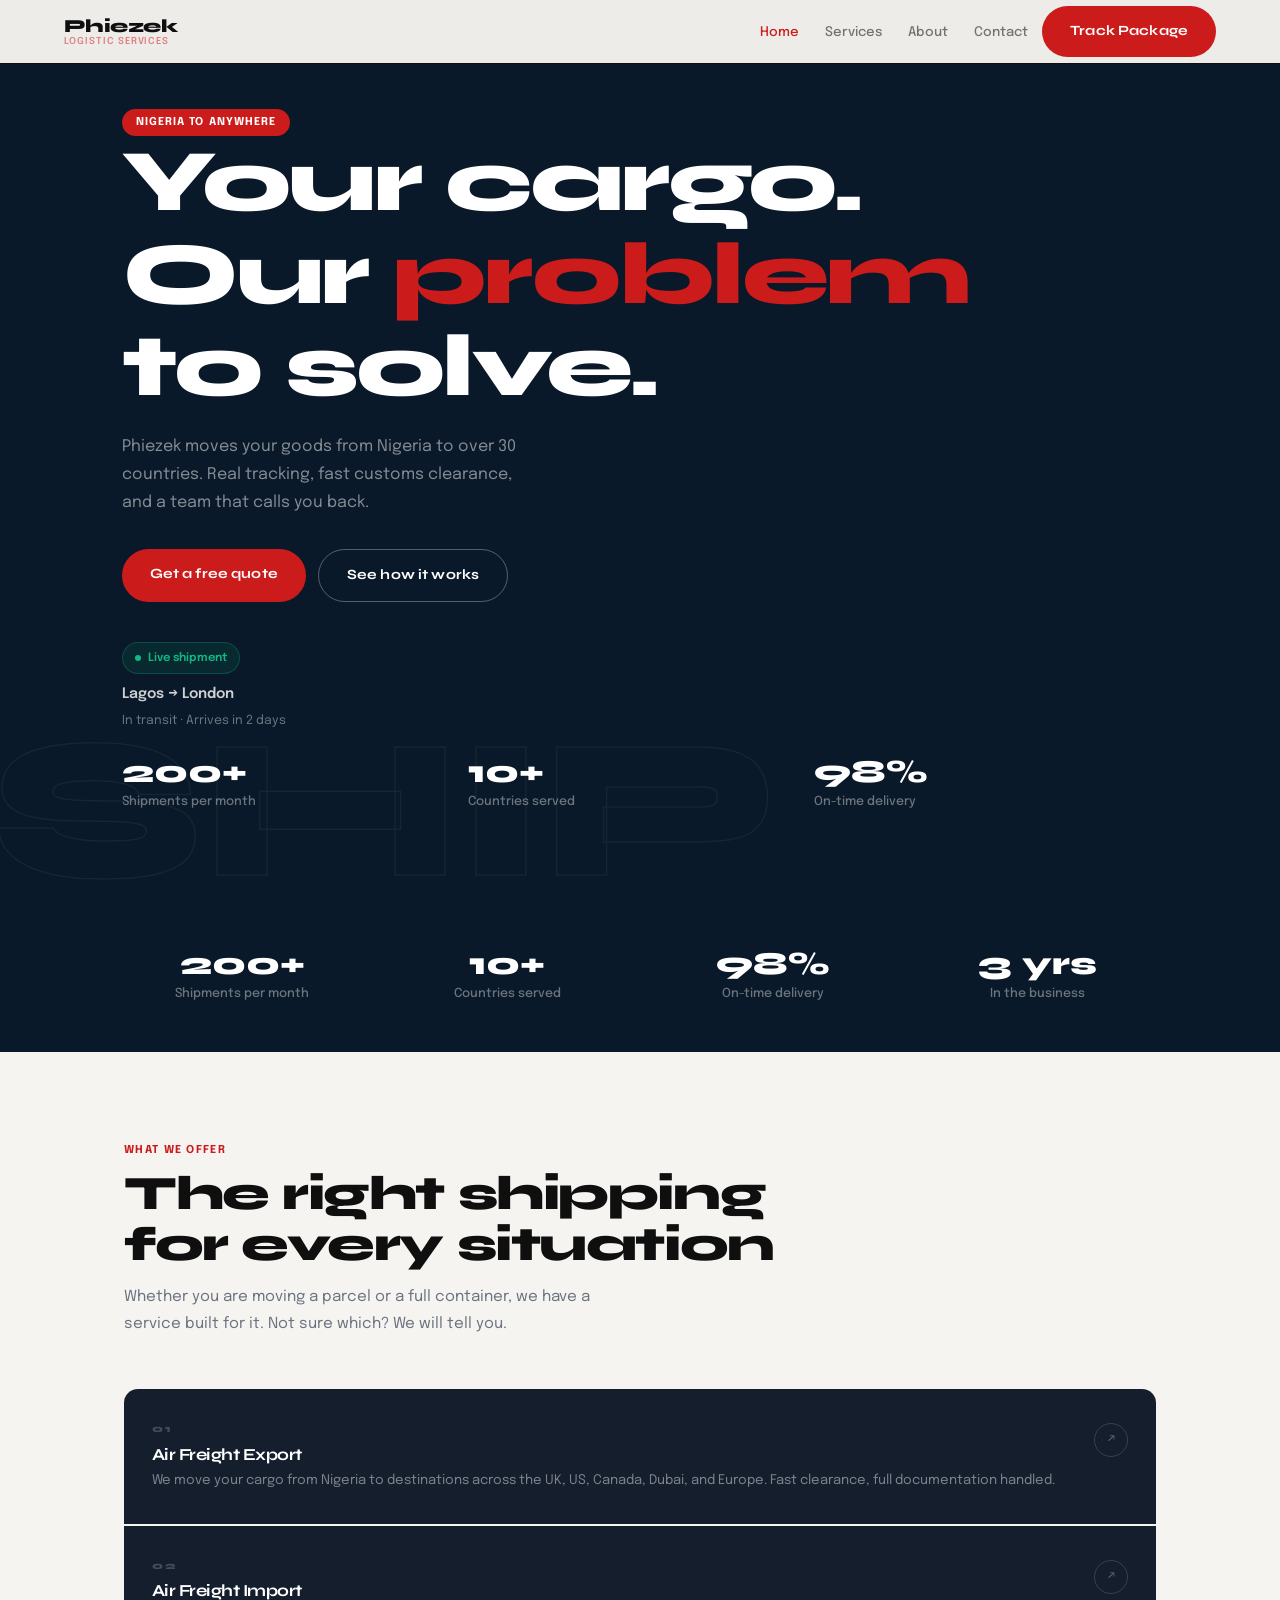
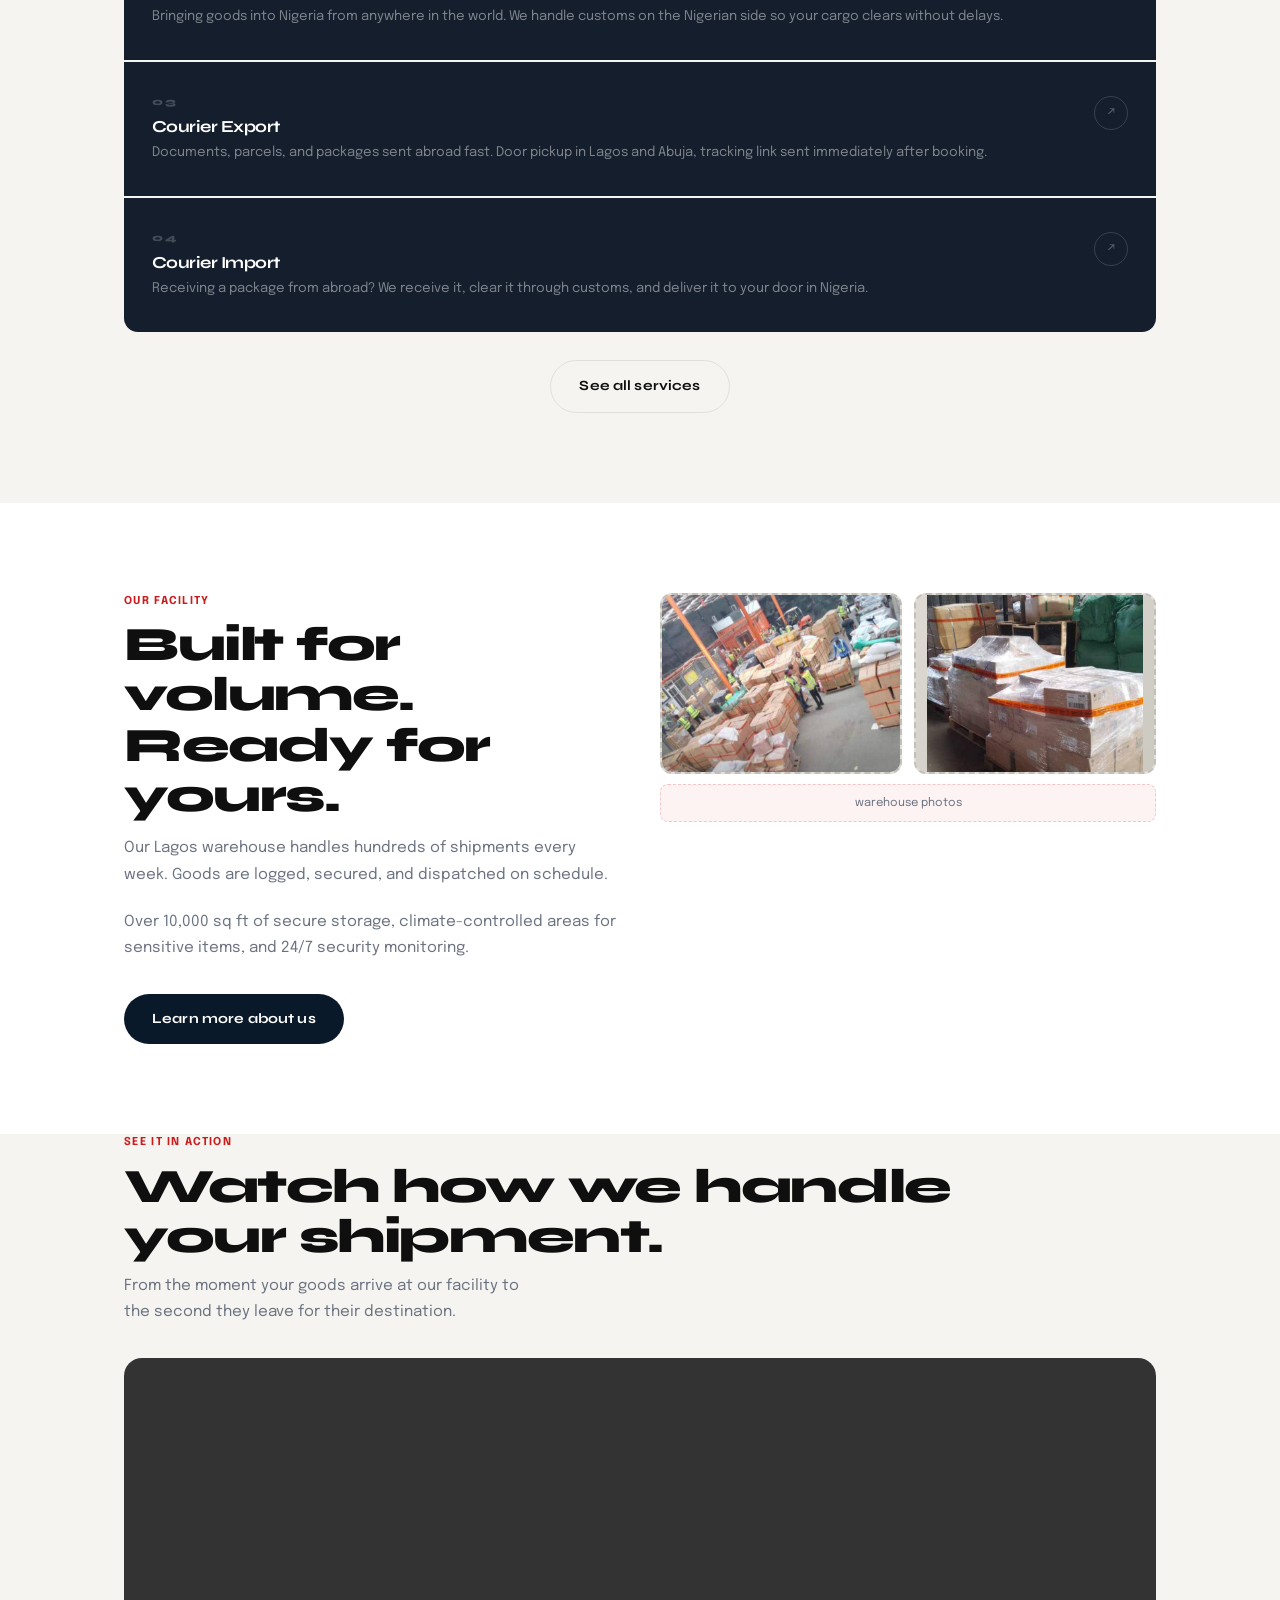
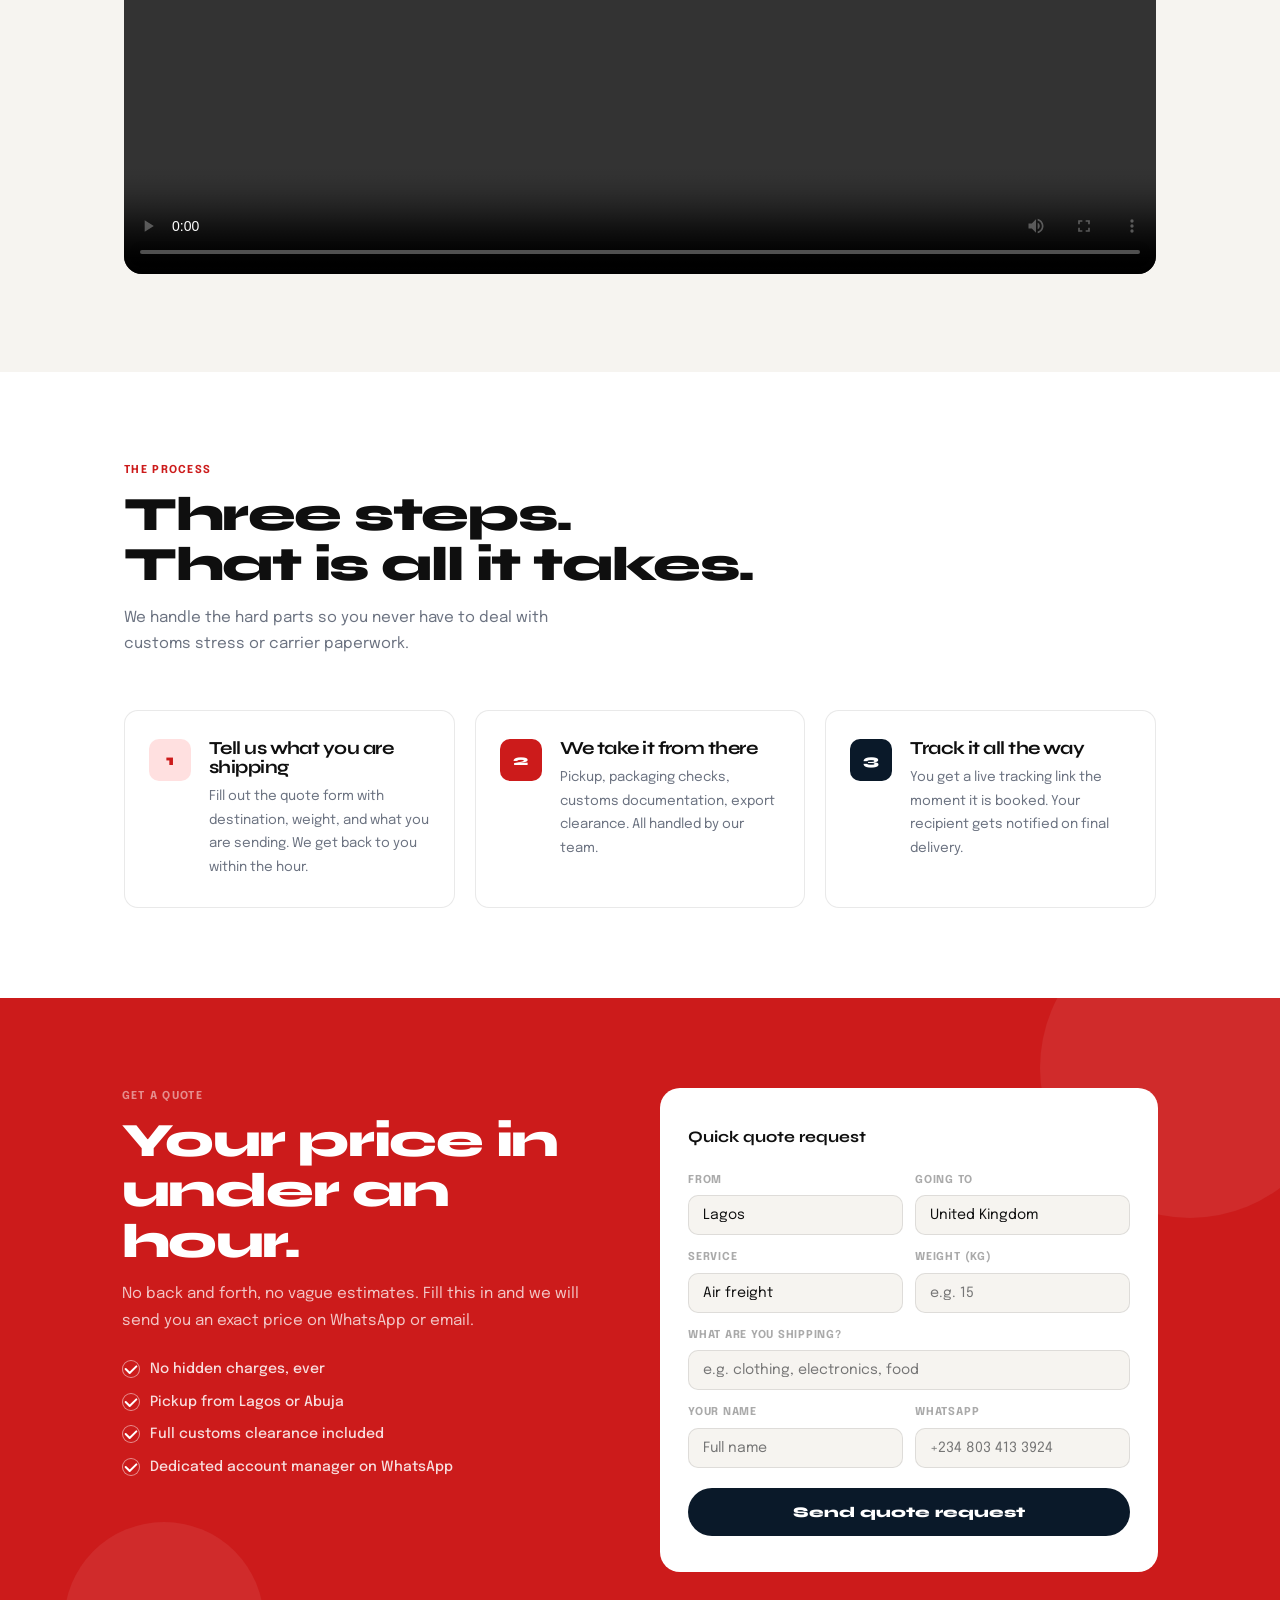
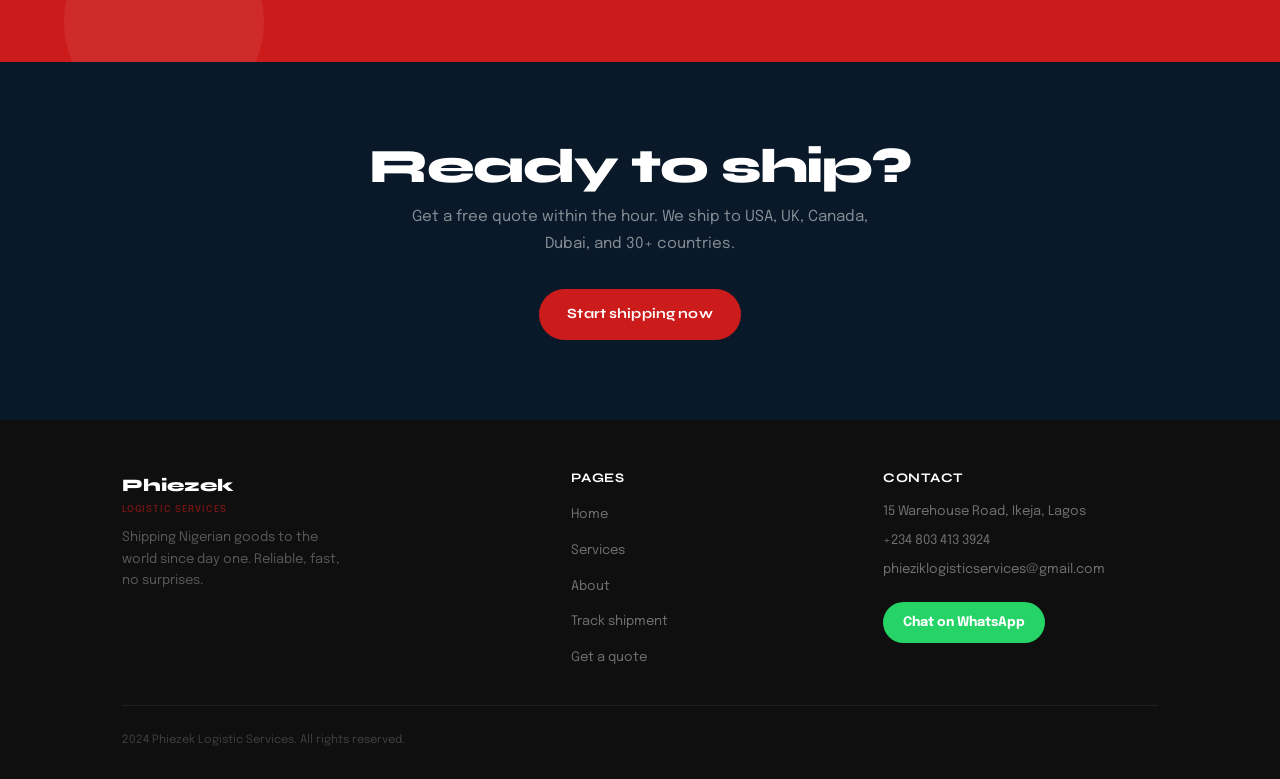
==== commit 4435be72: "updated stats" ====
--- a/index.html
+++ b/index.html
@@ -41,9 +41,9 @@
       <p style="color:rgba(255,255,255,.8);font-weight:600;font-size:.9rem;margin-bottom:3px;">Lagos &rarr; London</p>
       <p style="color:rgba(255,255,255,.4);font-size:.78rem;margin-bottom:24px;">In transit &middot; Arrives in 2 days</p>
       <div class="hero-stats">
-        <div class="hstat"><div class="hstat-num">2,500+</div><div class="hstat-label">Monthly shipments</div></div>
-        <div class="hstat"><div class="hstat-num">30+</div><div class="hstat-label">Countries</div></div>
-        <div class="hstat"><div class="hstat-num">98%</div><div class="hstat-label">On-time rate</div></div>
+        <div><div class="stat-num">200+</div><div class="stat-label">Shipments per month</div></div>
+        <div><div class="stat-num">10+</div><div class="stat-label">Countries served</div></div>
+        <div><div class="stat-num">98%</div><div class="stat-label">On-time delivery</div></div>
       </div>
     </div>
   </div>
@@ -53,10 +53,10 @@
 <div class="stats-bar">
   <div class="container">
     <div class="stats-grid">
-      <div><div class="stat-num">2,500+</div><div class="stat-label">Shipments per month</div></div>
-      <div><div class="stat-num">30+</div><div class="stat-label">Countries served</div></div>
-      <div><div class="stat-num">98%</div><div class="stat-label">On-time delivery</div></div>
-      <div><div class="stat-num">7 yrs</div><div class="stat-label">In the business</div></div>
+     <div><div class="stat-num">200+</div><div class="stat-label">Shipments per month</div></div>
+<div><div class="stat-num">10+</div><div class="stat-label">Countries served</div></div>
+<div><div class="stat-num">98%</div><div class="stat-label">On-time delivery</div></div>
+<div><div class="stat-num">3 yrs</div><div class="stat-label">In the business</div></div>
     </div>
   </div>
 </div>
